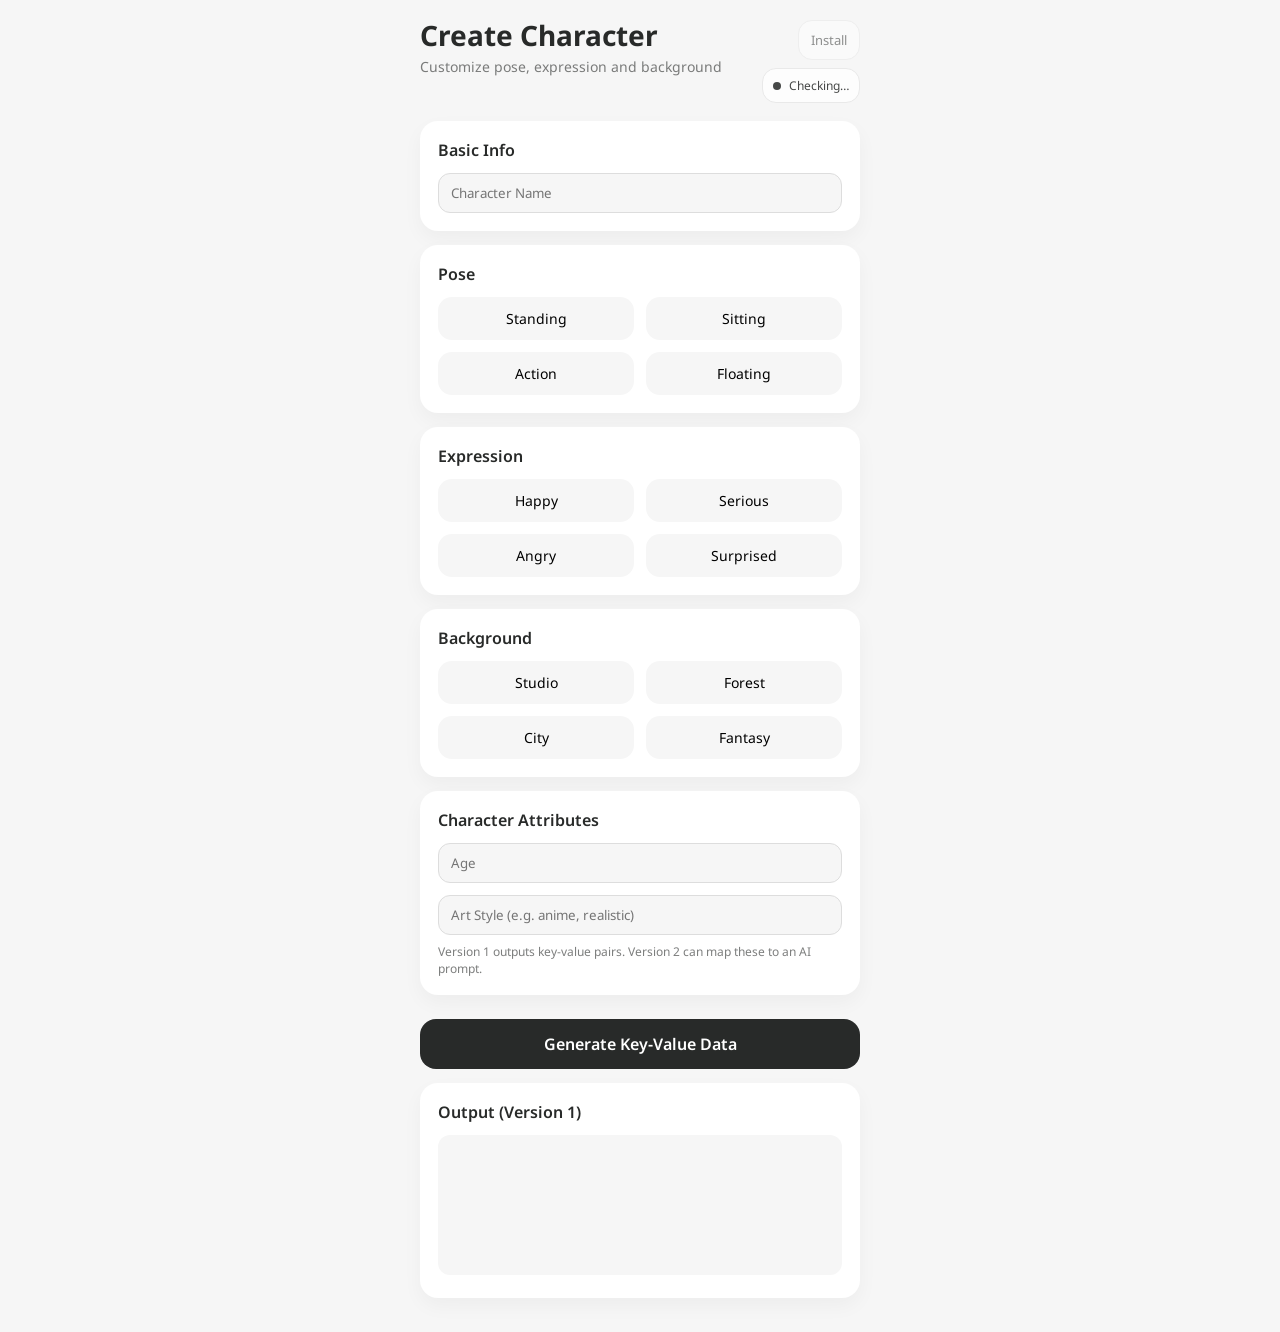
==== index.html @ fb57e511 "Rename Candy_Factory-PWA-v0.0.2.html to index.html" ====
<!DOCTYPE html>
<html lang="en">
<head>
<meta charset="UTF-8" />
<meta name="viewport" content="width=device-width, initial-scale=1.0" />
<meta name="theme-color" content="#f6f6f6" />
<meta name="apple-mobile-web-app-capable" content="yes" />
<meta name="apple-mobile-web-app-status-bar-style" content="default" />
<meta name="apple-mobile-web-app-title" content="Character Creator" />
<title>Character Creator</title>

<link href="https://fonts.googleapis.com/css2?family=Noto+Sans:wght@400;600;700&display=swap" rel="stylesheet">

<style>
:root{
  --dark:#282a29;
  --light-gray:#f6f6f6;
  --white:#ffffff;
  --radius:18px;
}
*{box-sizing:border-box;margin:0;padding:0;font-family:"Noto Sans",sans-serif;}
body{background:var(--light-gray);color:var(--dark);padding:20px;max-width:480px;margin:auto;}
header{margin-bottom:18px;display:flex;align-items:flex-start;justify-content:space-between;gap:12px;}
.hgroup{min-width:0;}
h1{font-size:28px;font-weight:700;line-height:1.1;}
.subtitle{font-size:14px;opacity:.6;margin-top:6px;}
.card{
  background:var(--white);
  border-radius:var(--radius);
  padding:18px;
  margin-bottom:14px;
  box-shadow:0 8px 20px rgba(0,0,0,.04);
}
.section-title{font-size:16px;font-weight:600;margin-bottom:12px;}
.grid{display:grid;grid-template-columns:1fr 1fr;gap:12px;}
button.option{
  background:var(--light-gray);
  border:0;
  padding:12px;
  border-radius:14px;
  cursor:pointer;
  font-size:14px;
  transition:.15s;
}
button.option:active{transform:scale(.99);}
button.option.active{background:var(--dark);color:var(--white);}
input,select{
  width:100%;
  padding:10px 12px;
  border-radius:12px;
  border:1px solid #ddd;
  background:var(--light-gray);
  outline:none;
}
input:focus,select:focus{border-color:#cfcfcf;}
textarea{
  width:100%;
  height:140px;
  border-radius:12px;
  border:0;
  background:var(--light-gray);
  padding:12px;
  font-size:13px;
  resize:none;
}
.primary-btn{
  background:var(--dark);
  color:var(--white);
  border:0;
  padding:14px;
  width:100%;
  border-radius:16px;
  font-size:16px;
  font-weight:600;
  cursor:pointer;
  margin:10px 0 14px;
}
.primary-btn:active{transform:scale(.99);}
.top-actions{display:flex;flex-direction:column;gap:8px;align-items:flex-end;}
.small-btn{
  background:var(--white);
  border:1px solid #e7e7e7;
  color:var(--dark);
  border-radius:14px;
  padding:10px 12px;
  font-size:13px;
  cursor:pointer;
  box-shadow:0 6px 16px rgba(0,0,0,.03);
}
.small-btn[disabled]{opacity:.5;cursor:not-allowed;box-shadow:none;}
.badge{
  display:inline-flex;
  align-items:center;
  gap:8px;
  padding:8px 10px;
  border-radius:14px;
  background:var(--white);
  border:1px solid #e7e7e7;
  font-size:12px;
  opacity:.85;
}
.dot{width:8px;height:8px;border-radius:50%;background:var(--dark);}
.row{display:flex;gap:12px;align-items:center;}
.muted{opacity:.6;font-size:12px;margin-top:8px;}
</style>
</head>

<body>
<header>
  <div class="hgroup">
    <h1>Create Character</h1>
    <div class="subtitle">Customize pose, expression and background</div>
  </div>
  <div class="top-actions">
    <button id="installBtn" class="small-btn" disabled>Install</button>
    <div id="pwaStatus" class="badge" title="PWA status">
      <span class="dot"></span><span id="pwaText">Checking…</span>
    </div>
  </div>
</header>

<div class="card">
  <div class="section-title">Basic Info</div>
  <input id="name" placeholder="Character Name" autocomplete="off" />
</div>

<div class="card">
  <div class="section-title">Pose</div>
  <div class="grid" data-group="pose">
    <button class="option" data-value="Standing">Standing</button>
    <button class="option" data-value="Sitting">Sitting</button>
    <button class="option" data-value="Action">Action</button>
    <button class="option" data-value="Floating">Floating</button>
  </div>
</div>

<div class="card">
  <div class="section-title">Expression</div>
  <div class="grid" data-group="expression">
    <button class="option" data-value="Happy">Happy</button>
    <button class="option" data-value="Serious">Serious</button>
    <button class="option" data-value="Angry">Angry</button>
    <button class="option" data-value="Surprised">Surprised</button>
  </div>
</div>

<div class="card">
  <div class="section-title">Background</div>
  <div class="grid" data-group="background">
    <button class="option" data-value="Studio">Studio</button>
    <button class="option" data-value="Forest">Forest</button>
    <button class="option" data-value="City">City</button>
    <button class="option" data-value="Fantasy">Fantasy</button>
  </div>
</div>

<div class="card">
  <div class="section-title">Character Attributes</div>
  <div class="row">
    <input id="age" placeholder="Age" inputmode="numeric" />
  </div>
  <div style="height:12px"></div>
  <input id="style" placeholder="Art Style (e.g. anime, realistic)" autocomplete="off" />
  <div class="muted">Version 1 outputs key-value pairs. Version 2 can map these to an AI prompt.</div>
</div>

<button class="primary-btn" id="genBtn">Generate Key-Value Data</button>

<div class="card">
  <div class="section-title">Output (Version 1)</div>
  <textarea id="output" readonly></textarea>
</div>

<script>
/* -----------------------------
   App state + UI interactions
------------------------------ */
const characterData = {};
const outputEl = document.getElementById("output");

function setActive(groupEl, btnEl) {
  groupEl.querySelectorAll(".option").forEach(b => b.classList.remove("active"));
  btnEl.classList.add("active");
}

document.querySelectorAll(".grid[data-group]").forEach(groupEl => {
  groupEl.addEventListener("click", (e) => {
    const btn = e.target.closest("button.option");
    if (!btn) return;
    const key = groupEl.getAttribute("data-group");
    const value = btn.getAttribute("data-value");
    setActive(groupEl, btn);
    characterData[key] = value;
  });
});

document.getElementById("genBtn").addEventListener("click", () => {
  characterData.name = document.getElementById("name").value.trim();
  characterData.age = document.getElementById("age").value.trim();
  characterData.style = document.getElementById("style").value.trim();
  outputEl.value = JSON.stringify(characterData, null, 2);
});

/* -----------------------------
   Single-file PWA: Manifest
------------------------------ */
(function injectManifest(){
  // Minimal 192/512 icons using inline SVG data URLs (works as placeholders).
  // For production: replace with real PNGs.
  const iconSvg = (size) => `
  <svg xmlns="http://www.w3.org/2000/svg" width="${size}" height="${size}" viewBox="0 0 512 512">
    <rect width="512" height="512" rx="96" fill="#282a29"/>
    <circle cx="256" cy="210" r="92" fill="#f6f6f6"/>
    <rect x="116" y="324" width="280" height="92" rx="46" fill="#f6f6f6"/>
  </svg>`.trim();
  const svgToDataUrl = (svg) => "data:image/svg+xml;charset=utf-8," + encodeURIComponent(svg);

  const manifest = {
    name: "Character Creator",
    short_name: "Creator",
    description: "Customize a character and export key-value pairs.",
    start_url: "./",
    scope: "./",
    display: "standalone",
    background_color: "#f6f6f6",
    theme_color: "#f6f6f6",
    icons: [
      { src: svgToDataUrl(iconSvg(192)), sizes: "192x192", type: "image/svg+xml", purpose: "any" },
      { src: svgToDataUrl(iconSvg(512)), sizes: "512x512", type: "image/svg+xml", purpose: "any" }
    ]
  };

  const blob = new Blob([JSON.stringify(manifest)], { type: "application/manifest+json" });
  const manifestUrl = URL.createObjectURL(blob);

  const link = document.createElement("link");
  link.rel = "manifest";
  link.href = manifestUrl;
  document.head.appendChild(link);
})();

/* -----------------------------
   Single-file PWA: Service Worker
------------------------------ */
(async function registerServiceWorker(){
  const statusEl = document.getElementById("pwaText");

  if (!("serviceWorker" in navigator)) {
    statusEl.textContent = "Service Worker unavailable";
    return;
  }

  // Service worker code as a string (single-file).
  const swCode = `
    const CACHE_NAME = "cc-cache-v1";
    const OFFLINE_URL = self.location.origin + self.registration.scope; // scope root

    self.addEventListener("install", (event) => {
      self.skipWaiting();
      event.waitUntil((async () => {
        const cache = await caches.open(CACHE_NAME);
        // Cache the app shell (this HTML). Using {cache:'reload'} to avoid stale.
        try {
          await cache.add(new Request(OFFLINE_URL, { cache: "reload" }));
        } catch (_) {
          // If scope root is not fetchable, ignore; runtime caching still works.
        }
      })());
    });

    self.addEventListener("activate", (event) => {
      event.waitUntil((async () => {
        const keys = await caches.keys();
        await Promise.all(keys.map(k => (k === CACHE_NAME ? null : caches.delete(k))));
        await self.clients.claim();
      })());
    });

    self.addEventListener("fetch", (event) => {
      const req = event.request;

      // Only handle GET
      if (req.method !== "GET") return;

      const url = new URL(req.url);

      // Network-first for HTML navigations to keep app updated, fallback to cache.
      const isNav = req.mode === "navigate" || (req.headers.get("accept") || "").includes("text/html");
      if (isNav) {
        event.respondWith((async () => {
          try {
            const fresh = await fetch(req);
            const cache = await caches.open(CACHE_NAME);
            cache.put(req, fresh.clone());
            return fresh;
          } catch (e) {
            const cache = await caches.open(CACHE_NAME);
            return (await cache.match(req)) || (await cache.match(OFFLINE_URL)) || new Response("Offline", { status: 503 });
          }
        })());
        return;
      }

      // Cache-first for same-origin static assets (best-effort).
      if (url.origin === self.location.origin) {
        event.respondWith((async () => {
          const cache = await caches.open(CACHE_NAME);
          const cached = await cache.match(req);
          if (cached) return cached;
          try {
            const res = await fetch(req);
            // Cache only successful basic responses.
            if (res && res.status === 200 && res.type === "basic") cache.put(req, res.clone());
            return res;
          } catch (e) {
            return cached || new Response("", { status: 504 });
          }
        })());
      }
    });
  `.trim();

  try {
    const swBlob = new Blob([swCode], { type: "text/javascript" });
    const swUrl = URL.createObjectURL(swBlob);

    const reg = await navigator.serviceWorker.register(swUrl, { scope: "./" });

    // Report readiness
    const ready = await navigator.serviceWorker.ready;
    statusEl.textContent = "Offline ready";
    // Optional: update handling
    reg.addEventListener("updatefound", () => {
      statusEl.textContent = "Updating…";
    });
    if (ready.active) statusEl.textContent = "Offline ready";
  } catch (err) {
    statusEl.textContent = "SW registration failed";
  }
})();

/* -----------------------------
   Install prompt UX
------------------------------ */
let deferredPrompt = null;
const installBtn = document.getElementById("installBtn");

window.addEventListener("beforeinstallprompt", (e) => {
  e.preventDefault();
  deferredPrompt = e;
  installBtn.disabled = false;
});

installBtn.addEventListener("click", async () => {
  if (!deferredPrompt) return;
  installBtn.disabled = true;
  deferredPrompt.prompt();
  try { await deferredPrompt.userChoice; } catch (_) {}
  deferredPrompt = null;
});

// Hide install if already installed (display-mode standalone).
(function detectInstalled(){
  const statusEl = document.getElementById("pwaText");
  const isStandalone = window.matchMedia("(display-mode: standalone)").matches || window.navigator.standalone === true;
  if (isStandalone) {
    installBtn.disabled = true;
    installBtn.style.display = "none";
    statusEl.textContent = "Installed";
  }
})();
</script>

</body>
</html>
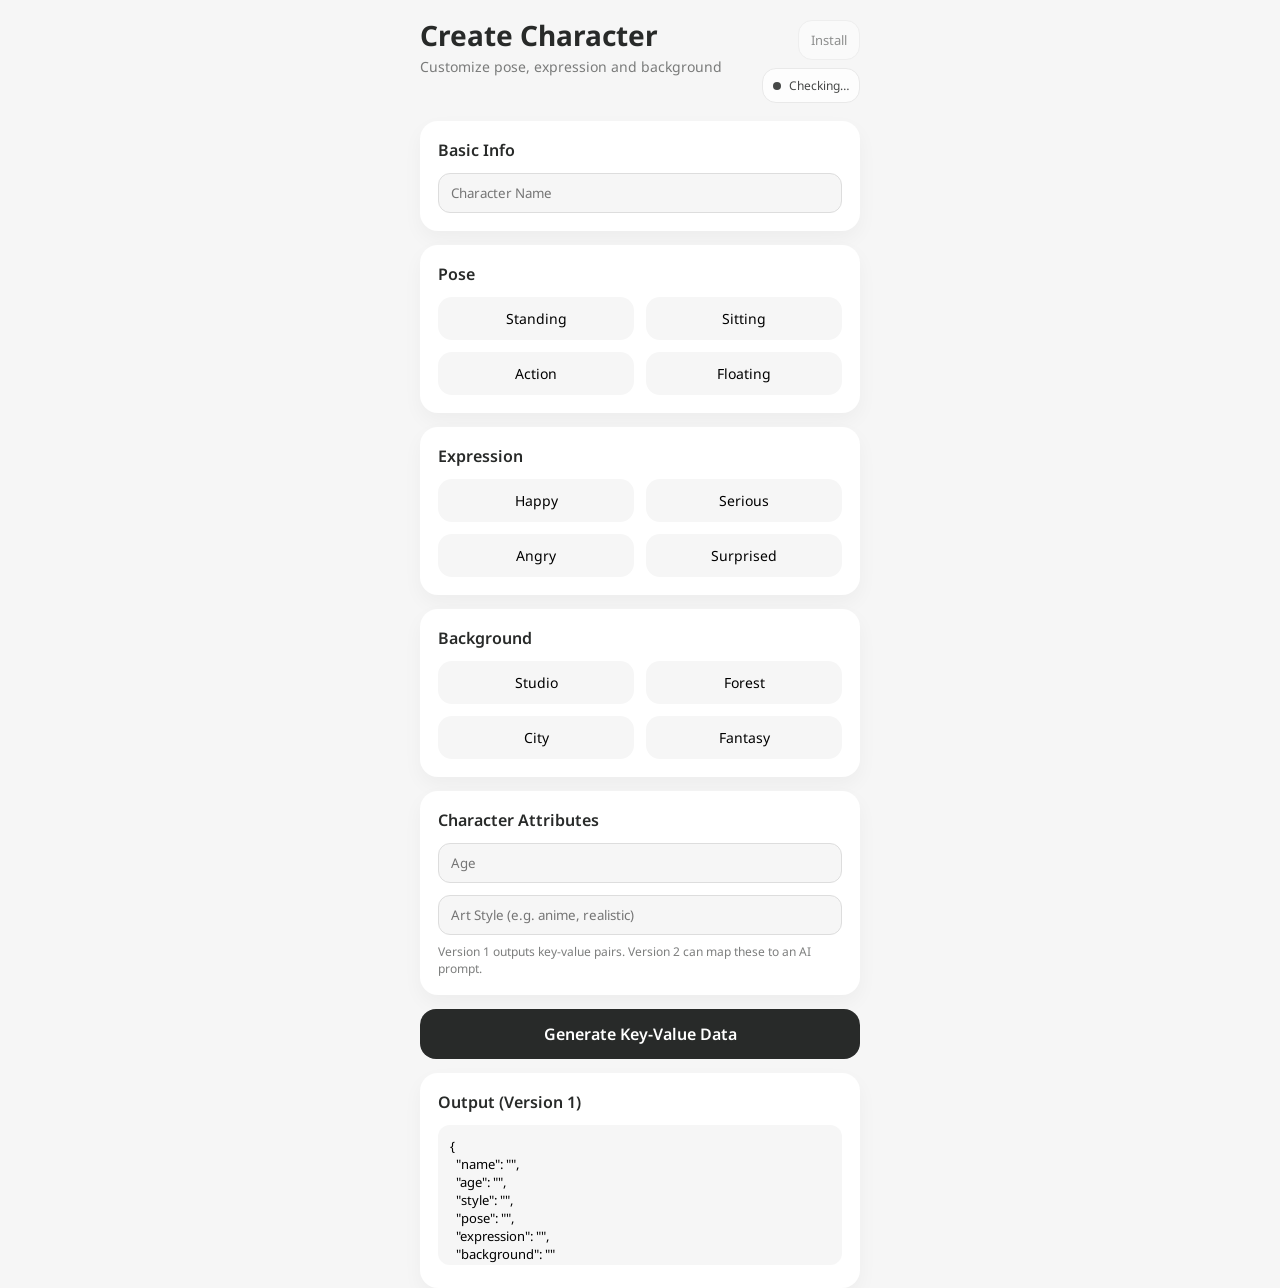
==== commit ef609b58: "v0.0.4 - Modular “vanilla” PWA (no framework)" ====
--- a/index.html
+++ b/index.html
@@ -1,375 +1,44 @@
-<!DOCTYPE html>
+<!doctype html>
 <html lang="en">
 <head>
-<meta charset="UTF-8" />
-<meta name="viewport" content="width=device-width, initial-scale=1.0" />
-<meta name="theme-color" content="#f6f6f6" />
-<meta name="apple-mobile-web-app-capable" content="yes" />
-<meta name="apple-mobile-web-app-status-bar-style" content="default" />
-<meta name="apple-mobile-web-app-title" content="Character Creator" />
-<title>Character Creator</title>
+  <meta charset="utf-8" />
+  <meta name="viewport" content="width=device-width,initial-scale=1" />
+  <meta name="theme-color" content="#f6f6f6" />
+  <meta name="apple-mobile-web-app-capable" content="yes" />
+  <meta name="apple-mobile-web-app-status-bar-style" content="default" />
+  <meta name="apple-mobile-web-app-title" content="Character Creator" />
 
-<link href="https://fonts.googleapis.com/css2?family=Noto+Sans:wght@400;600;700&display=swap" rel="stylesheet">
+  <title>Character Creator</title>
 
-<style>
-:root{
-  --dark:#282a29;
-  --light-gray:#f6f6f6;
-  --white:#ffffff;
-  --radius:18px;
-}
-*{box-sizing:border-box;margin:0;padding:0;font-family:"Noto Sans",sans-serif;}
-body{background:var(--light-gray);color:var(--dark);padding:20px;max-width:480px;margin:auto;}
-header{margin-bottom:18px;display:flex;align-items:flex-start;justify-content:space-between;gap:12px;}
-.hgroup{min-width:0;}
-h1{font-size:28px;font-weight:700;line-height:1.1;}
-.subtitle{font-size:14px;opacity:.6;margin-top:6px;}
-.card{
-  background:var(--white);
-  border-radius:var(--radius);
-  padding:18px;
-  margin-bottom:14px;
-  box-shadow:0 8px 20px rgba(0,0,0,.04);
-}
-.section-title{font-size:16px;font-weight:600;margin-bottom:12px;}
-.grid{display:grid;grid-template-columns:1fr 1fr;gap:12px;}
-button.option{
-  background:var(--light-gray);
-  border:0;
-  padding:12px;
-  border-radius:14px;
-  cursor:pointer;
-  font-size:14px;
-  transition:.15s;
-}
-button.option:active{transform:scale(.99);}
-button.option.active{background:var(--dark);color:var(--white);}
-input,select{
-  width:100%;
-  padding:10px 12px;
-  border-radius:12px;
-  border:1px solid #ddd;
-  background:var(--light-gray);
-  outline:none;
-}
-input:focus,select:focus{border-color:#cfcfcf;}
-textarea{
-  width:100%;
-  height:140px;
-  border-radius:12px;
-  border:0;
-  background:var(--light-gray);
-  padding:12px;
-  font-size:13px;
-  resize:none;
-}
-.primary-btn{
-  background:var(--dark);
-  color:var(--white);
-  border:0;
-  padding:14px;
-  width:100%;
-  border-radius:16px;
-  font-size:16px;
-  font-weight:600;
-  cursor:pointer;
-  margin:10px 0 14px;
-}
-.primary-btn:active{transform:scale(.99);}
-.top-actions{display:flex;flex-direction:column;gap:8px;align-items:flex-end;}
-.small-btn{
-  background:var(--white);
-  border:1px solid #e7e7e7;
-  color:var(--dark);
-  border-radius:14px;
-  padding:10px 12px;
-  font-size:13px;
-  cursor:pointer;
-  box-shadow:0 6px 16px rgba(0,0,0,.03);
-}
-.small-btn[disabled]{opacity:.5;cursor:not-allowed;box-shadow:none;}
-.badge{
-  display:inline-flex;
-  align-items:center;
-  gap:8px;
-  padding:8px 10px;
-  border-radius:14px;
-  background:var(--white);
-  border:1px solid #e7e7e7;
-  font-size:12px;
-  opacity:.85;
-}
-.dot{width:8px;height:8px;border-radius:50%;background:var(--dark);}
-.row{display:flex;gap:12px;align-items:center;}
-.muted{opacity:.6;font-size:12px;margin-top:8px;}
-</style>
+  <link rel="manifest" href="./manifest.webmanifest" />
+  <link rel="icon" href="./icons/icon-192.png" />
+
+  <link rel="preconnect" href="https://fonts.googleapis.com" />
+  <link rel="preconnect" href="https://fonts.gstatic.com" crossorigin />
+  <link href="https://fonts.googleapis.com/css2?family=Noto+Sans:wght@400;600;700&display=swap" rel="stylesheet" />
+
+  <link rel="stylesheet" href="./styles/tokens.css" />
+  <link rel="stylesheet" href="./styles/utilities.css" />
+  <link rel="stylesheet" href="./styles/components.css" />
 </head>
 
 <body>
-<header>
-  <div class="hgroup">
-    <h1>Create Character</h1>
-    <div class="subtitle">Customize pose, expression and background</div>
-  </div>
-  <div class="top-actions">
-    <button id="installBtn" class="small-btn" disabled>Install</button>
-    <div id="pwaStatus" class="badge" title="PWA status">
-      <span class="dot"></span><span id="pwaText">Checking…</span>
+  <header class="c-header">
+    <div>
+      <div class="c-title">Create Character</div>
+      <div class="c-subtitle">Customize pose, expression and background</div>
     </div>
-  </div>
-</header>
 
-<div class="card">
-  <div class="section-title">Basic Info</div>
-  <input id="name" placeholder="Character Name" autocomplete="off" />
-</div>
+    <div class="c-actions">
+      <button id="installBtn" class="c-btn c-btnGhost" disabled>Install</button>
+      <div class="c-badge" title="PWA status">
+        <span class="c-dot"></span><span id="pwaText">Checking…</span>
+      </div>
+    </div>
+  </header>
 
-<div class="card">
-  <div class="section-title">Pose</div>
-  <div class="grid" data-group="pose">
-    <button class="option" data-value="Standing">Standing</button>
-    <button class="option" data-value="Sitting">Sitting</button>
-    <button class="option" data-value="Action">Action</button>
-    <button class="option" data-value="Floating">Floating</button>
-  </div>
-</div>
+  <main id="app" class="u-col u-gap-14"></main>
 
-<div class="card">
-  <div class="section-title">Expression</div>
-  <div class="grid" data-group="expression">
-    <button class="option" data-value="Happy">Happy</button>
-    <button class="option" data-value="Serious">Serious</button>
-    <button class="option" data-value="Angry">Angry</button>
-    <button class="option" data-value="Surprised">Surprised</button>
-  </div>
-</div>
-
-<div class="card">
-  <div class="section-title">Background</div>
-  <div class="grid" data-group="background">
-    <button class="option" data-value="Studio">Studio</button>
-    <button class="option" data-value="Forest">Forest</button>
-    <button class="option" data-value="City">City</button>
-    <button class="option" data-value="Fantasy">Fantasy</button>
-  </div>
-</div>
-
-<div class="card">
-  <div class="section-title">Character Attributes</div>
-  <div class="row">
-    <input id="age" placeholder="Age" inputmode="numeric" />
-  </div>
-  <div style="height:12px"></div>
-  <input id="style" placeholder="Art Style (e.g. anime, realistic)" autocomplete="off" />
-  <div class="muted">Version 1 outputs key-value pairs. Version 2 can map these to an AI prompt.</div>
-</div>
-
-<button class="primary-btn" id="genBtn">Generate Key-Value Data</button>
-
-<div class="card">
-  <div class="section-title">Output (Version 1)</div>
-  <textarea id="output" readonly></textarea>
-</div>
-
-<script>
-/* -----------------------------
-   App state + UI interactions
------------------------------- */
-const characterData = {};
-const outputEl = document.getElementById("output");
-
-function setActive(groupEl, btnEl) {
-  groupEl.querySelectorAll(".option").forEach(b => b.classList.remove("active"));
-  btnEl.classList.add("active");
-}
-
-document.querySelectorAll(".grid[data-group]").forEach(groupEl => {
-  groupEl.addEventListener("click", (e) => {
-    const btn = e.target.closest("button.option");
-    if (!btn) return;
-    const key = groupEl.getAttribute("data-group");
-    const value = btn.getAttribute("data-value");
-    setActive(groupEl, btn);
-    characterData[key] = value;
-  });
-});
-
-document.getElementById("genBtn").addEventListener("click", () => {
-  characterData.name = document.getElementById("name").value.trim();
-  characterData.age = document.getElementById("age").value.trim();
-  characterData.style = document.getElementById("style").value.trim();
-  outputEl.value = JSON.stringify(characterData, null, 2);
-});
-
-/* -----------------------------
-   Single-file PWA: Manifest
------------------------------- */
-(function injectManifest(){
-  // Minimal 192/512 icons using inline SVG data URLs (works as placeholders).
-  // For production: replace with real PNGs.
-  const iconSvg = (size) => `
-  <svg xmlns="http://www.w3.org/2000/svg" width="${size}" height="${size}" viewBox="0 0 512 512">
-    <rect width="512" height="512" rx="96" fill="#282a29"/>
-    <circle cx="256" cy="210" r="92" fill="#f6f6f6"/>
-    <rect x="116" y="324" width="280" height="92" rx="46" fill="#f6f6f6"/>
-  </svg>`.trim();
-  const svgToDataUrl = (svg) => "data:image/svg+xml;charset=utf-8," + encodeURIComponent(svg);
-
-  const manifest = {
-    name: "Character Creator",
-    short_name: "Creator",
-    description: "Customize a character and export key-value pairs.",
-    start_url: "./",
-    scope: "./",
-    display: "standalone",
-    background_color: "#f6f6f6",
-    theme_color: "#f6f6f6",
-    icons: [
-      { src: svgToDataUrl(iconSvg(192)), sizes: "192x192", type: "image/svg+xml", purpose: "any" },
-      { src: svgToDataUrl(iconSvg(512)), sizes: "512x512", type: "image/svg+xml", purpose: "any" }
-    ]
-  };
-
-  const blob = new Blob([JSON.stringify(manifest)], { type: "application/manifest+json" });
-  const manifestUrl = URL.createObjectURL(blob);
-
-  const link = document.createElement("link");
-  link.rel = "manifest";
-  link.href = manifestUrl;
-  document.head.appendChild(link);
-})();
-
-/* -----------------------------
-   Single-file PWA: Service Worker
------------------------------- */
-(async function registerServiceWorker(){
-  const statusEl = document.getElementById("pwaText");
-
-  if (!("serviceWorker" in navigator)) {
-    statusEl.textContent = "Service Worker unavailable";
-    return;
-  }
-
-  // Service worker code as a string (single-file).
-  const swCode = `
-    const CACHE_NAME = "cc-cache-v1";
-    const OFFLINE_URL = self.location.origin + self.registration.scope; // scope root
-
-    self.addEventListener("install", (event) => {
-      self.skipWaiting();
-      event.waitUntil((async () => {
-        const cache = await caches.open(CACHE_NAME);
-        // Cache the app shell (this HTML). Using {cache:'reload'} to avoid stale.
-        try {
-          await cache.add(new Request(OFFLINE_URL, { cache: "reload" }));
-        } catch (_) {
-          // If scope root is not fetchable, ignore; runtime caching still works.
-        }
-      })());
-    });
-
-    self.addEventListener("activate", (event) => {
-      event.waitUntil((async () => {
-        const keys = await caches.keys();
-        await Promise.all(keys.map(k => (k === CACHE_NAME ? null : caches.delete(k))));
-        await self.clients.claim();
-      })());
-    });
-
-    self.addEventListener("fetch", (event) => {
-      const req = event.request;
-
-      // Only handle GET
-      if (req.method !== "GET") return;
-
-      const url = new URL(req.url);
-
-      // Network-first for HTML navigations to keep app updated, fallback to cache.
-      const isNav = req.mode === "navigate" || (req.headers.get("accept") || "").includes("text/html");
-      if (isNav) {
-        event.respondWith((async () => {
-          try {
-            const fresh = await fetch(req);
-            const cache = await caches.open(CACHE_NAME);
-            cache.put(req, fresh.clone());
-            return fresh;
-          } catch (e) {
-            const cache = await caches.open(CACHE_NAME);
-            return (await cache.match(req)) || (await cache.match(OFFLINE_URL)) || new Response("Offline", { status: 503 });
-          }
-        })());
-        return;
-      }
-
-      // Cache-first for same-origin static assets (best-effort).
-      if (url.origin === self.location.origin) {
-        event.respondWith((async () => {
-          const cache = await caches.open(CACHE_NAME);
-          const cached = await cache.match(req);
-          if (cached) return cached;
-          try {
-            const res = await fetch(req);
-            // Cache only successful basic responses.
-            if (res && res.status === 200 && res.type === "basic") cache.put(req, res.clone());
-            return res;
-          } catch (e) {
-            return cached || new Response("", { status: 504 });
-          }
-        })());
-      }
-    });
-  `.trim();
-
-  try {
-    const swBlob = new Blob([swCode], { type: "text/javascript" });
-    const swUrl = URL.createObjectURL(swBlob);
-
-    const reg = await navigator.serviceWorker.register(swUrl, { scope: "./" });
-
-    // Report readiness
-    const ready = await navigator.serviceWorker.ready;
-    statusEl.textContent = "Offline ready";
-    // Optional: update handling
-    reg.addEventListener("updatefound", () => {
-      statusEl.textContent = "Updating…";
-    });
-    if (ready.active) statusEl.textContent = "Offline ready";
-  } catch (err) {
-    statusEl.textContent = "SW registration failed";
-  }
-})();
-
-/* -----------------------------
-   Install prompt UX
------------------------------- */
-let deferredPrompt = null;
-const installBtn = document.getElementById("installBtn");
-
-window.addEventListener("beforeinstallprompt", (e) => {
-  e.preventDefault();
-  deferredPrompt = e;
-  installBtn.disabled = false;
-});
-
-installBtn.addEventListener("click", async () => {
-  if (!deferredPrompt) return;
-  installBtn.disabled = true;
-  deferredPrompt.prompt();
-  try { await deferredPrompt.userChoice; } catch (_) {}
-  deferredPrompt = null;
-});
-
-// Hide install if already installed (display-mode standalone).
-(function detectInstalled(){
-  const statusEl = document.getElementById("pwaText");
-  const isStandalone = window.matchMedia("(display-mode: standalone)").matches || window.navigator.standalone === true;
-  if (isStandalone) {
-    installBtn.disabled = true;
-    installBtn.style.display = "none";
-    statusEl.textContent = "Installed";
-  }
-})();
-</script>
-
+  <script type="module" src="./js/app.js"></script>
 </body>
-</html>
+</html>
--- a/styles/tokens.css
+++ b/styles/tokens.css
@@ -0,0 +1,45 @@
+:root{
+  /* Palette */
+  --c-ink:#282a29;
+  --c-bg:#f6f6f6;
+  --c-surface:#ffffff;
+
+  /* Typography */
+  --ff:"Noto Sans", system-ui, -apple-system, Segoe UI, Roboto, Arial, sans-serif;
+  --fw-regular:400;
+  --fw-semibold:600;
+  --fw-bold:700;
+
+  --fs-12:12px;
+  --fs-13:13px;
+  --fs-14:14px;
+  --fs-16:16px;
+  --fs-28:28px;
+
+  /* Spacing */
+  --s-6:6px;
+  --s-8:8px;
+  --s-10:10px;
+  --s-12:12px;
+  --s-14:14px;
+  --s-16:16px;
+  --s-18:18px;
+  --s-20:20px;
+
+  /* Radius */
+  --r-12:12px;
+  --r-14:14px;
+  --r-16:16px;
+  --r-18:18px;
+
+  /* Elevation */
+  --sh-card:0 8px 20px rgba(0,0,0,.04);
+  --sh-float:0 6px 16px rgba(0,0,0,.03);
+
+  /* Borders */
+  --b-subtle:1px solid #e7e7e7;
+  --b-input:1px solid #dddddd;
+
+  /* Motion */
+  --t-fast:150ms;
+}
--- a/styles/utilities.css
+++ b/styles/utilities.css
@@ -0,0 +1,21 @@
+*{box-sizing:border-box;margin:0;padding:0;}
+html,body{height:100%;}
+body{
+  font-family:var(--ff);
+  background:var(--c-bg);
+  color:var(--c-ink);
+  padding:var(--s-20);
+  max-width:480px;
+  margin:0 auto;
+}
+button,input,textarea{font-family:inherit;}
+:focus{outline:none;}
+
+.u-row{display:flex;align-items:center;gap:var(--s-12);}
+.u-col{display:flex;flex-direction:column;}
+.u-gap-14{gap:var(--s-14);}
+.u-mt-12{margin-top:var(--s-12);}
+.u-mt-14{margin-top:var(--s-14);}
+.u-mt-18{margin-top:var(--s-18);}
+
+.l-grid-2{display:grid;grid-template-columns:1fr 1fr;gap:var(--s-12);}
--- a/styles/components.css
+++ b/styles/components.css
@@ -0,0 +1,86 @@
+/* Header */
+.c-header{display:flex;align-items:flex-start;justify-content:space-between;gap:var(--s-12);margin-bottom:var(--s-18);}
+.c-title{font-size:var(--fs-28);font-weight:var(--fw-bold);line-height:1.1;}
+.c-subtitle{font-size:var(--fs-14);opacity:.6;margin-top:var(--s-6);}
+.c-actions{display:flex;flex-direction:column;align-items:flex-end;gap:var(--s-8);}
+
+/* Card + sections */
+.c-card{
+  background:var(--c-surface);
+  border-radius:var(--r-18);
+  padding:var(--s-18);
+  box-shadow:var(--sh-card);
+}
+.c-sectionTitle{font-size:var(--fs-16);font-weight:var(--fw-semibold);margin-bottom:var(--s-12);}
+.c-muted{opacity:.6;font-size:var(--fs-12);margin-top:var(--s-8);}
+
+/* Badge */
+.c-badge{
+  display:inline-flex;
+  align-items:center;
+  gap:var(--s-8);
+  padding:var(--s-8) var(--s-10);
+  border-radius:var(--r-14);
+  background:var(--c-surface);
+  border:var(--b-subtle);
+  font-size:var(--fs-12);
+  opacity:.85;
+}
+.c-dot{width:8px;height:8px;border-radius:50%;background:var(--c-ink);}
+
+/* Buttons */
+.c-btn{border:0;cursor:pointer;transition:transform var(--t-fast);}
+.c-btn:active{transform:scale(.99);}
+.c-btnPrimary{
+  width:100%;
+  background:var(--c-ink);
+  color:var(--c-surface);
+  padding:14px;
+  border-radius:var(--r-16);
+  font-size:var(--fs-16);
+  font-weight:var(--fw-semibold);
+}
+.c-btnGhost{
+  background:var(--c-surface);
+  border:var(--b-subtle);
+  color:var(--c-ink);
+  border-radius:var(--r-14);
+  padding:10px 12px;
+  font-size:var(--fs-13);
+  box-shadow:var(--sh-float);
+}
+.is-disabled,[disabled]{opacity:.5;cursor:not-allowed;box-shadow:none;}
+
+/* Inputs */
+.c-input{
+  width:100%;
+  padding:10px 12px;
+  border-radius:var(--r-12);
+  border:var(--b-input);
+  background:var(--c-bg);
+}
+.c-input:focus{border-color:#cfcfcf;}
+.c-textarea{
+  width:100%;
+  height:140px;
+  border-radius:var(--r-12);
+  border:0;
+  background:var(--c-bg);
+  padding:12px;
+  font-size:var(--fs-13);
+  resize:none;
+}
+
+/* Chips */
+.c-chip{
+  width:100%;
+  background:var(--c-bg);
+  border:0;
+  padding:12px;
+  border-radius:var(--r-14);
+  font-size:var(--fs-14);
+  cursor:pointer;
+  transition:transform var(--t-fast);
+}
+.c-chip:active{transform:scale(.99);}
+.c-chip.is-active{background:var(--c-ink);color:var(--c-surface);}
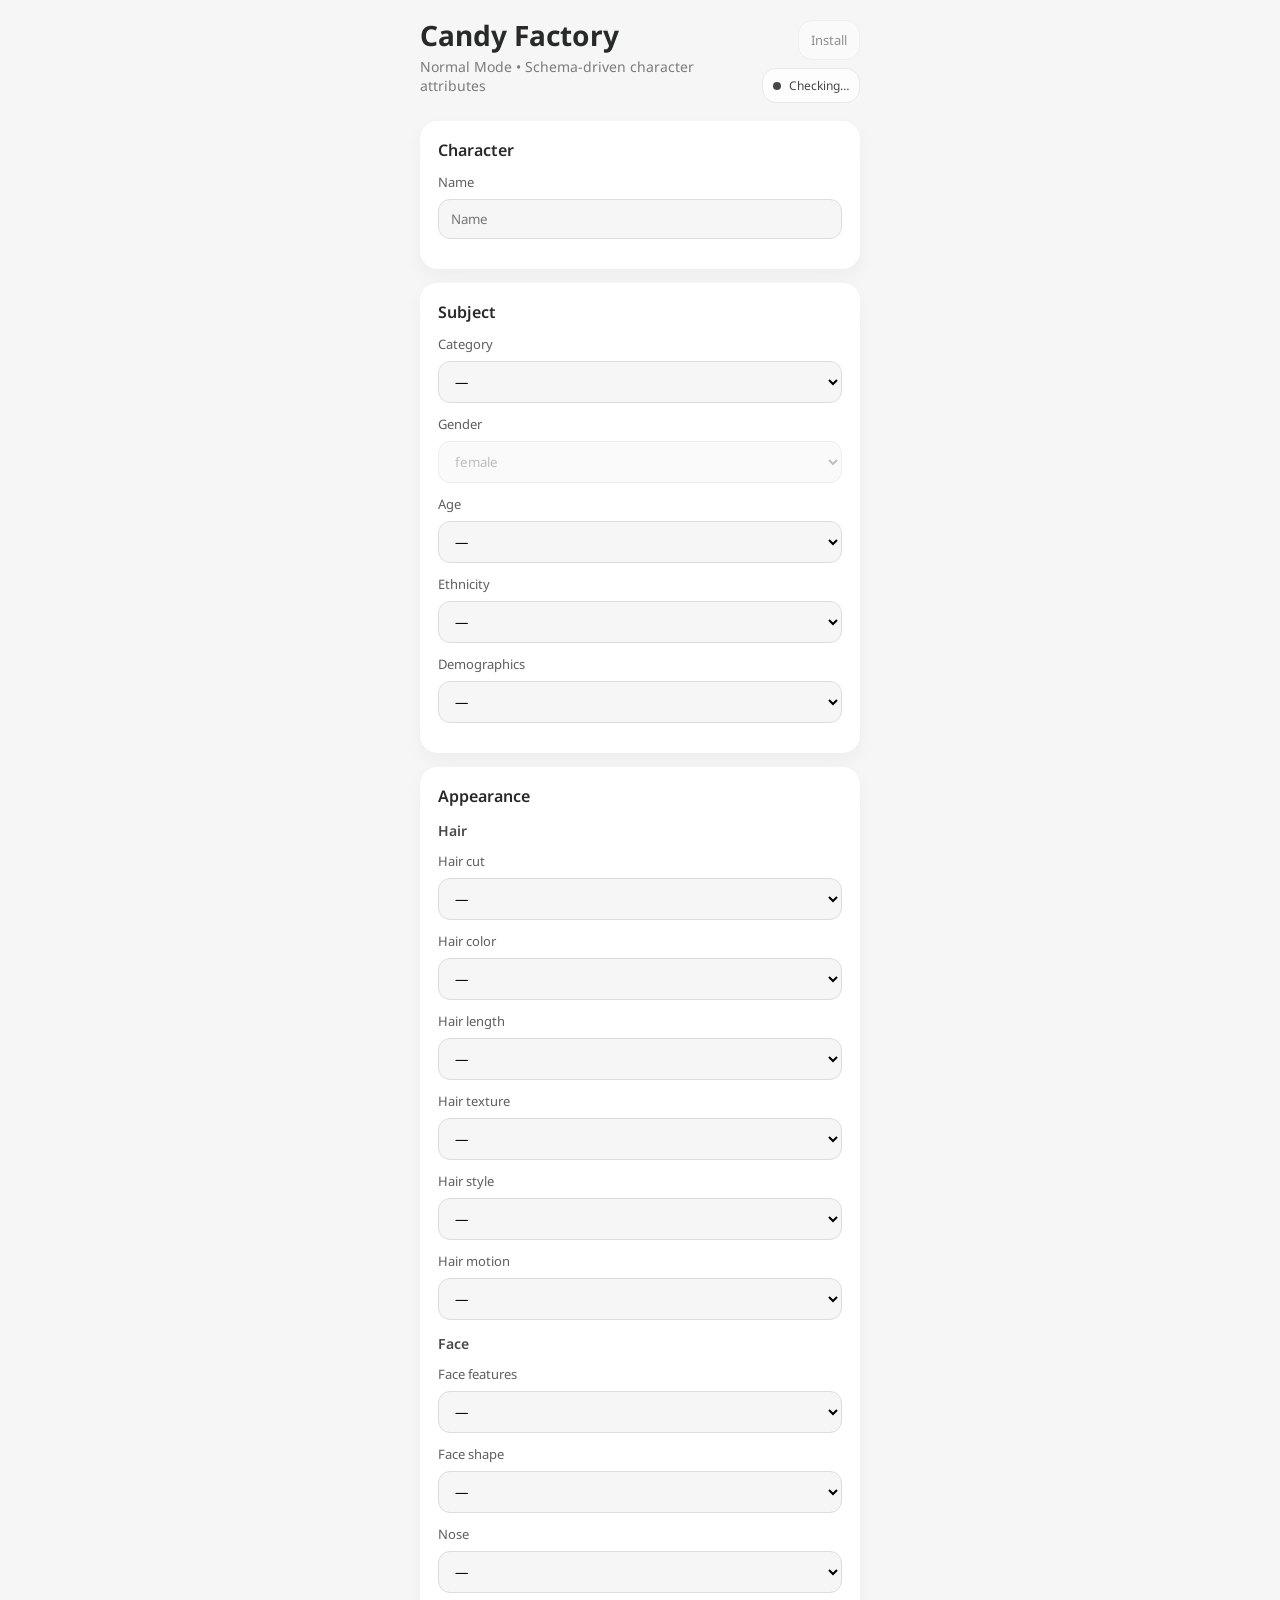
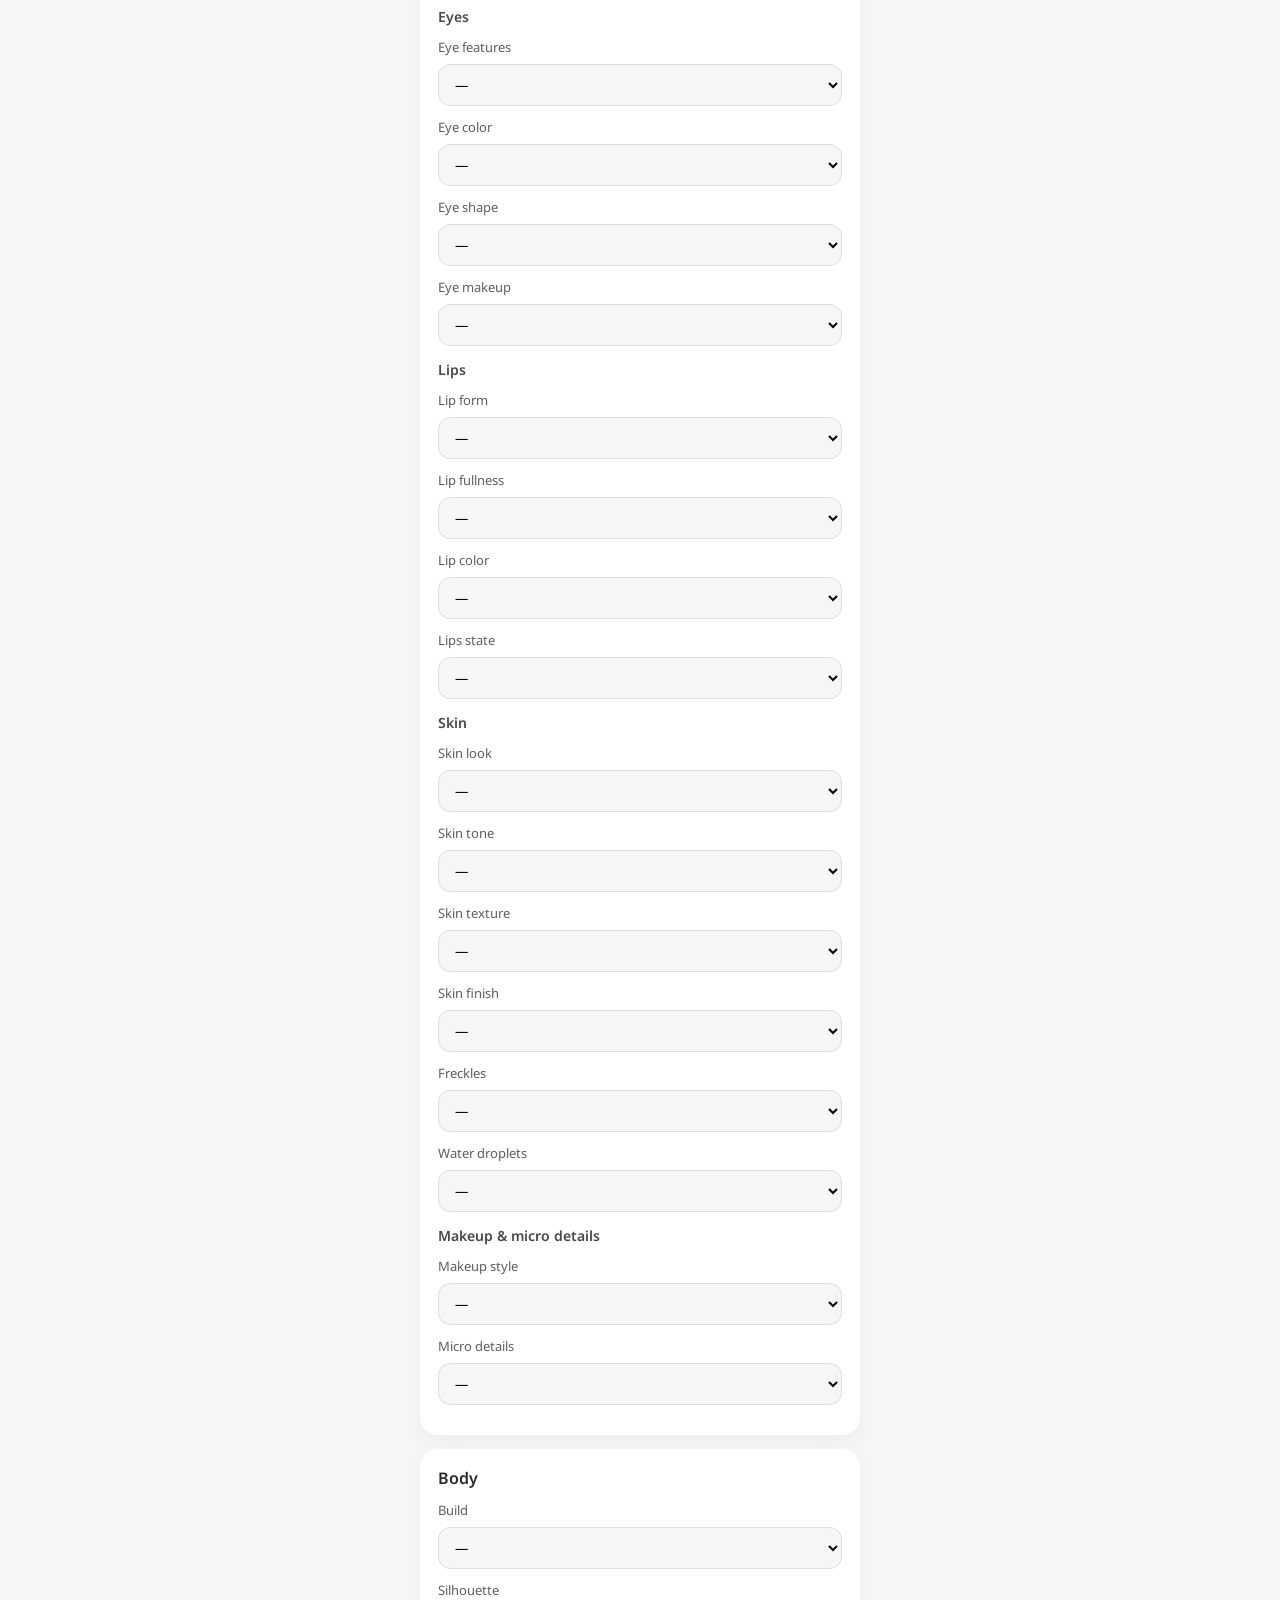
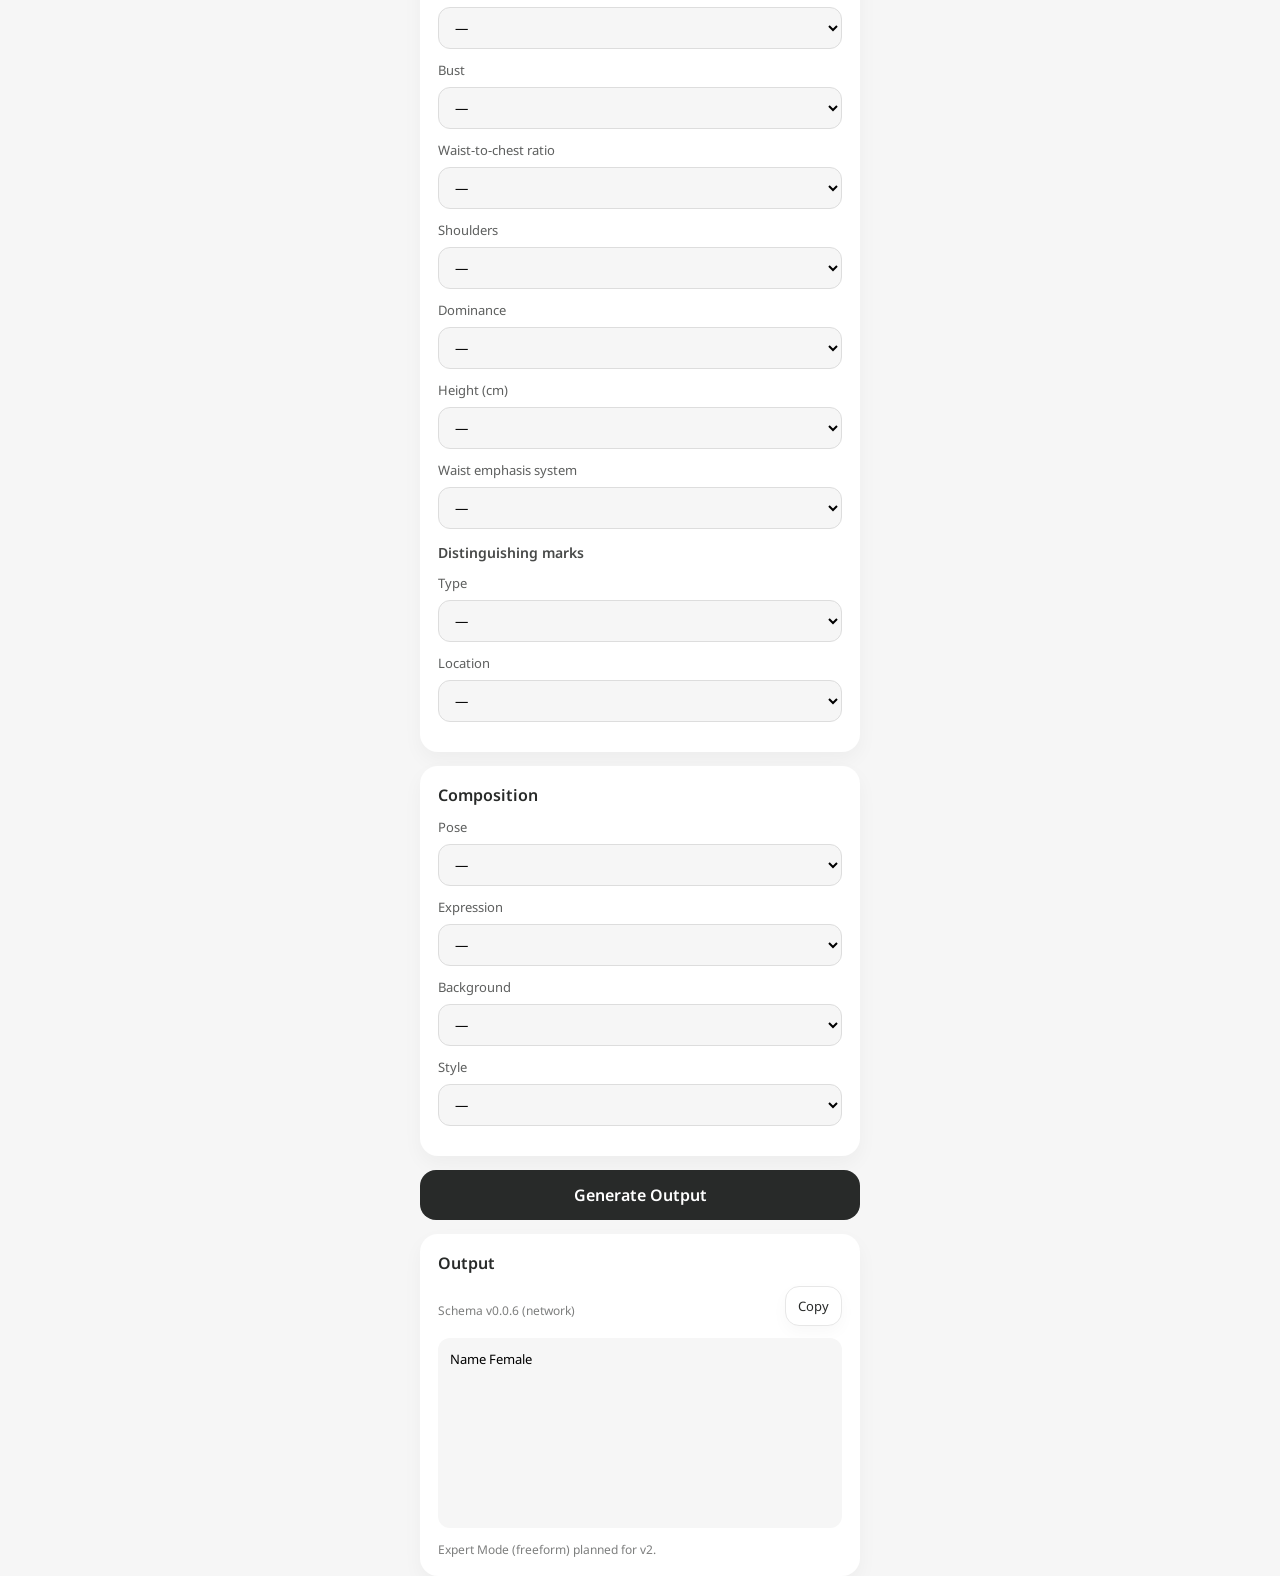
==== commit 99dc8932: "v0.0.6" ====
--- a/index.html
+++ b/index.html
@@ -6,9 +6,8 @@
   <meta name="theme-color" content="#f6f6f6" />
   <meta name="apple-mobile-web-app-capable" content="yes" />
   <meta name="apple-mobile-web-app-status-bar-style" content="default" />
-  <meta name="apple-mobile-web-app-title" content="Character Creator" />
-
-  <title>Character Creator</title>
+  <meta name="apple-mobile-web-app-title" content="Candy Factory" />
+  <title>Candy Factory</title>
 
   <link rel="manifest" href="./manifest.webmanifest" />
   <link rel="icon" href="./icons/icon-192.png" />
@@ -21,12 +20,11 @@
   <link rel="stylesheet" href="./styles/utilities.css" />
   <link rel="stylesheet" href="./styles/components.css" />
 </head>
-
 <body>
   <header class="c-header">
     <div>
-      <div class="c-title">Create Character</div>
-      <div class="c-subtitle">Customize pose, expression and background</div>
+      <div class="c-title">Candy Factory</div>
+      <div class="c-subtitle">Normal Mode • Schema-driven character attributes</div>
     </div>
 
     <div class="c-actions">
@@ -41,4 +39,4 @@
 
   <script type="module" src="./js/app.js"></script>
 </body>
-</html>+</html>
--- a/styles/tokens.css
+++ b/styles/tokens.css
@@ -1,10 +1,8 @@
 :root{
-  /* Palette */
   --c-ink:#282a29;
   --c-bg:#f6f6f6;
   --c-surface:#ffffff;
 
-  /* Typography */
   --ff:"Noto Sans", system-ui, -apple-system, Segoe UI, Roboto, Arial, sans-serif;
   --fw-regular:400;
   --fw-semibold:600;
@@ -16,7 +14,6 @@
   --fs-16:16px;
   --fs-28:28px;
 
-  /* Spacing */
   --s-6:6px;
   --s-8:8px;
   --s-10:10px;
@@ -26,20 +23,16 @@
   --s-18:18px;
   --s-20:20px;
 
-  /* Radius */
   --r-12:12px;
   --r-14:14px;
   --r-16:16px;
   --r-18:18px;
 
-  /* Elevation */
   --sh-card:0 8px 20px rgba(0,0,0,.04);
   --sh-float:0 6px 16px rgba(0,0,0,.03);
 
-  /* Borders */
   --b-subtle:1px solid #e7e7e7;
   --b-input:1px solid #dddddd;
 
-  /* Motion */
   --t-fast:150ms;
-}+}
--- a/styles/utilities.css
+++ b/styles/utilities.css
@@ -8,14 +8,10 @@
   max-width:480px;
   margin:0 auto;
 }
-button,input,textarea{font-family:inherit;}
+button,input,textarea,select{font-family:inherit;}
 :focus{outline:none;}
 
 .u-row{display:flex;align-items:center;gap:var(--s-12);}
 .u-col{display:flex;flex-direction:column;}
 .u-gap-14{gap:var(--s-14);}
-.u-mt-12{margin-top:var(--s-12);}
-.u-mt-14{margin-top:var(--s-14);}
-.u-mt-18{margin-top:var(--s-18);}
-
-.l-grid-2{display:grid;grid-template-columns:1fr 1fr;gap:var(--s-12);}+.l-grid-2{display:grid;grid-template-columns:1fr 1fr;gap:var(--s-12);}
--- a/styles/components.css
+++ b/styles/components.css
@@ -1,10 +1,8 @@
-/* Header */
 .c-header{display:flex;align-items:flex-start;justify-content:space-between;gap:var(--s-12);margin-bottom:var(--s-18);}
 .c-title{font-size:var(--fs-28);font-weight:var(--fw-bold);line-height:1.1;}
 .c-subtitle{font-size:var(--fs-14);opacity:.6;margin-top:var(--s-6);}
 .c-actions{display:flex;flex-direction:column;align-items:flex-end;gap:var(--s-8);}
 
-/* Card + sections */
 .c-card{
   background:var(--c-surface);
   border-radius:var(--r-18);
@@ -12,9 +10,9 @@
   box-shadow:var(--sh-card);
 }
 .c-sectionTitle{font-size:var(--fs-16);font-weight:var(--fw-semibold);margin-bottom:var(--s-12);}
+.c-subSectionTitle{font-size:14px;font-weight:var(--fw-semibold);opacity:.85;margin-top:14px;margin-bottom:var(--s-12);}
 .c-muted{opacity:.6;font-size:var(--fs-12);margin-top:var(--s-8);}
 
-/* Badge */
 .c-badge{
   display:inline-flex;
   align-items:center;
@@ -28,7 +26,6 @@
 }
 .c-dot{width:8px;height:8px;border-radius:50%;background:var(--c-ink);}
 
-/* Buttons */
 .c-btn{border:0;cursor:pointer;transition:transform var(--t-fast);}
 .c-btn:active{transform:scale(.99);}
 .c-btnPrimary{
@@ -51,36 +48,26 @@
 }
 .is-disabled,[disabled]{opacity:.5;cursor:not-allowed;box-shadow:none;}
 
-/* Inputs */
-.c-input{
+.c-input, .c-select{
   width:100%;
   padding:10px 12px;
   border-radius:var(--r-12);
   border:var(--b-input);
   background:var(--c-bg);
 }
-.c-input:focus{border-color:#cfcfcf;}
+.c-input:focus, .c-select:focus{border-color:#cfcfcf;}
+
 .c-textarea{
   width:100%;
-  height:140px;
+  height:190px;
   border-radius:var(--r-12);
   border:0;
   background:var(--c-bg);
   padding:12px;
   font-size:var(--fs-13);
   resize:none;
+  white-space:pre-wrap;
 }
 
-/* Chips */
-.c-chip{
-  width:100%;
-  background:var(--c-bg);
-  border:0;
-  padding:12px;
-  border-radius:var(--r-14);
-  font-size:var(--fs-14);
-  cursor:pointer;
-  transition:transform var(--t-fast);
-}
-.c-chip:active{transform:scale(.99);}
-.c-chip.is-active{background:var(--c-ink);color:var(--c-surface);}+.c-field{display:flex;flex-direction:column;gap:8px;margin-bottom:var(--s-12);}
+.c-label{font-size:var(--fs-13);opacity:.75;}
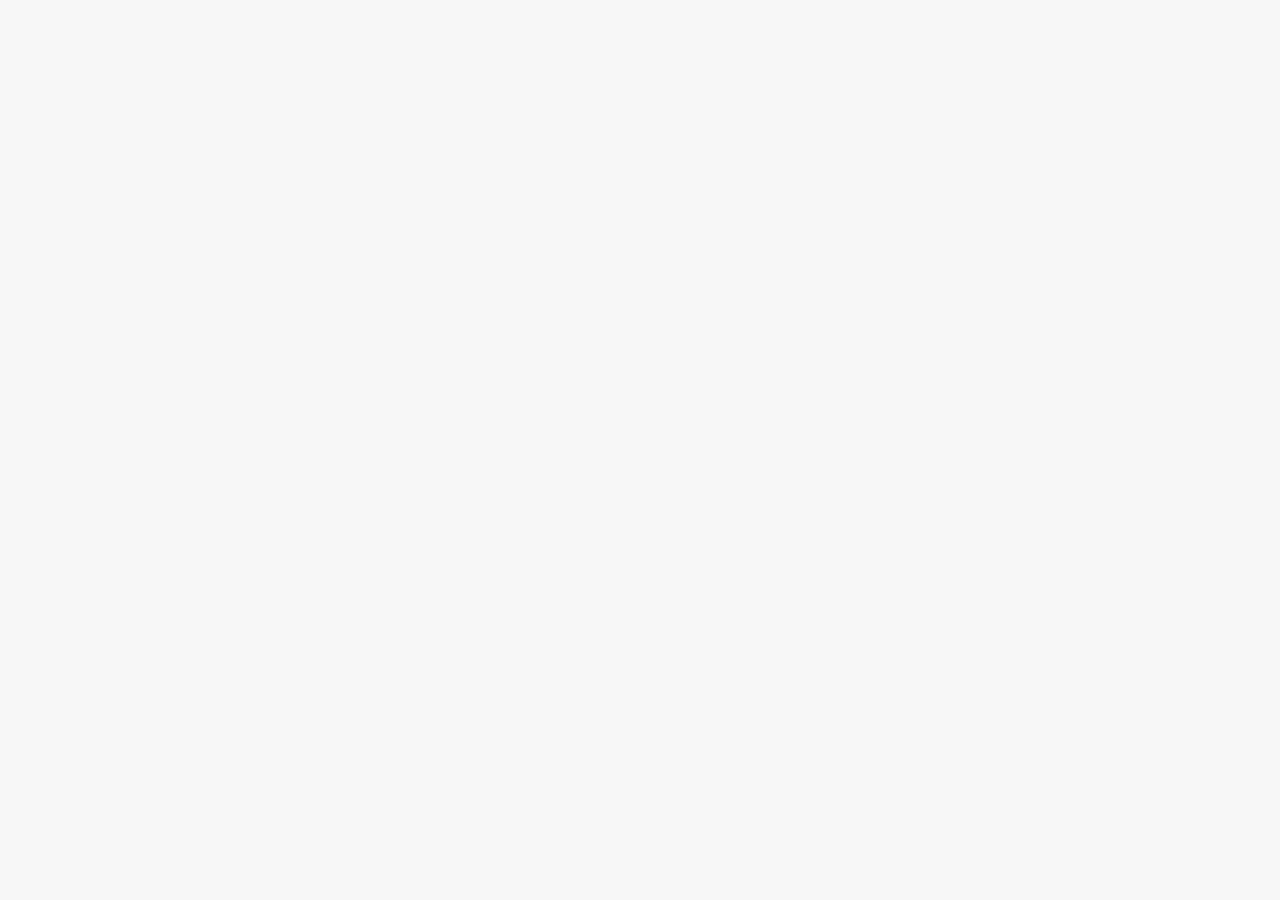
==== commit 33450663: "v0.2.0" ====
--- a/index.html
+++ b/index.html
@@ -21,22 +21,6 @@
   <link rel="stylesheet" href="./styles/components.css" />
 </head>
 <body>
-  <header class="c-header">
-    <div>
-      <div class="c-title">Candy Factory</div>
-      <div class="c-subtitle">Normal Mode • Schema-driven character attributes</div>
-    </div>
-
-    <div class="c-actions">
-      <button id="installBtn" class="c-btn c-btnGhost" disabled>Install</button>
-      <div class="c-badge" title="PWA status">
-        <span class="c-dot"></span><span id="pwaText">Checking…</span>
-      </div>
-    </div>
-  </header>
-
-  <main id="app" class="u-col u-gap-14"></main>
-
-  <script type="module" src="./js/app.js"></script>
+  <div id="app"></div>
 </body>
 </html>
--- a/styles/components.css
+++ b/styles/components.css
@@ -71,3 +71,110 @@
 
 .c-field{display:flex;flex-direction:column;gap:8px;margin-bottom:var(--s-12);}
 .c-label{font-size:var(--fs-13);opacity:.75;}
+
+/* validation */
+.is-invalid{
+  border-color:#b9b9b9 !important;
+  box-shadow:0 0 0 2px rgba(0,0,0,.06);
+}
+.c-actionsRow{
+  display:flex;
+  gap:10px;
+  flex-wrap:wrap;
+}
+.c-actionsRow .c-btnGhost{flex:1; min-width: 120px;}
+
+/* sections */
+.c-sectionHeader{
+  display:flex;
+  align-items:center;
+  justify-content:space-between;
+  gap:12px;
+  margin-bottom: 10px;
+}
+.c-sectionToggle{
+  display:flex;
+  align-items:center;
+  gap:10px;
+  width:100%;
+  background:transparent;
+  border:0;
+  padding:0;
+  font: inherit;
+  color: inherit;
+  text-align:left;
+  cursor:pointer;
+}
+.c-chevron{
+  width: 18px;
+  display:inline-block;
+}
+.c-sectionBody.is-collapsed{ display:none; }
+
+.c-btnTiny{
+  padding: 8px 10px;
+  font-size: 12px;
+  line-height: 1;
+  border-radius: 12px;
+  white-space: nowrap;
+}
+
+/* lock indicator */
+.is-locked .c-label::after{
+  content:"  • locked";
+  font-size:12px;
+  opacity:.65;
+}
+
+/* output mode */
+.c-outputMode{
+  display:flex;
+  gap:8px;
+  align-items:center;
+}
+.c-outputMode [aria-pressed="true"]{
+  box-shadow:0 0 0 2px rgba(0,0,0,.08);
+}
+.c-select[multiple]{
+  min-height: 120px;
+  padding-top: 10px;
+  padding-bottom: 10px;
+}
+
+
+/* workstation styles added in v0.2.0 */
+.c-shell{ min-height:100vh; display:flex; flex-direction:column; }
+.c-topbar{ position:sticky; top:0; z-index:20; display:flex; align-items:center; justify-content:space-between; gap:12px; padding:14px 16px; background:var(--c-surface); border-bottom:1px solid rgba(0,0,0,.06); }
+.c-brandTitle{ font-size:22px; font-weight:800; letter-spacing:-0.02em; }
+.c-brandSub{ font-size:13px; opacity:.7; }
+.c-topbarRight{ display:flex; align-items:center; gap:10px; flex-wrap:wrap; justify-content:flex-end; }
+.c-divider{ width:1px; height:26px; background:rgba(0,0,0,.10); margin:0 4px; }
+.c-main{ flex:1; padding:16px; }
+.c-footer{ display:flex; justify-content:space-between; gap:12px; padding:10px 16px; border-top:1px solid rgba(0,0,0,.06); background:var(--c-surface); }
+.c-workspaceDesktop{ display:grid; grid-template-columns:1fr 1fr; gap:14px; align-items:start; }
+.c-region{ display:flex; flex-direction:column; gap:14px; }
+.c-pane{ display:flex; flex-direction:column; gap:10px; }
+.c-paneHeader{ display:flex; justify-content:space-between; align-items:center; gap:12px; }
+.c-paneTitle{ font-weight:700; }
+.c-paneActions{ display:flex; gap:8px; flex-wrap:wrap; justify-content:flex-end; }
+.c-paneBody{ display:flex; flex-direction:column; gap:10px; }
+.c-editorRoot .c-card{ margin-bottom:14px; }
+@media (max-width:979px){ .c-topbarRight{ gap:8px; } .c-workspaceDesktop{ grid-template-columns:1fr; } .c-main{ padding:12px; } }
+.c-tabbar{ display:flex; gap:8px; overflow:auto; padding:10px 6px; position:sticky; top:72px; z-index:10; background:var(--c-bg); }
+.c-tab{ border:1px solid rgba(0,0,0,.10); background:rgba(0,0,0,.02); border-radius:14px; padding:8px 12px; white-space:nowrap; cursor:pointer; }
+.c-tab.is-active{ background:rgba(0,0,0,.08); }
+.c-fab{ position:fixed; right:16px; bottom:16px; width:56px; height:56px; border-radius:18px; border:1px solid rgba(0,0,0,.10); background:var(--c-surface); box-shadow:0 14px 34px rgba(0,0,0,.18); z-index:40; font-size:20px; cursor:pointer; }
+@media (min-width:980px){ .c-fab{ display:none; } }
+.c-floatPanel{ position:fixed; left:10px; right:10px; bottom:86px; max-height:75vh; overflow:auto; background:var(--c-surface); border:1px solid rgba(0,0,0,.12); border-radius:18px; box-shadow:0 22px 60px rgba(0,0,0,.25); z-index:35; display:none; }
+.c-floatPanel.is-open{ display:block; }
+.c-floatInner{ padding:12px; }
+:root[data-theme="light"]{ --c-bg:#f6f6f6; --c-surface:#ffffff; --c-text:#282a29; }
+:root[data-theme="dark"]{ --c-bg:#0f1112; --c-surface:#171a1b; --c-text:#f6f6f6; }
+:root[data-theme="native"]{ --c-bg:#ffffff; --c-surface:#f6f6f6; --c-text:#282a29; }
+body{ background:var(--c-bg)!important; color:var(--c-text)!important; }
+.c-card,.c-select,.c-input,.c-textarea,.c-btn{ color:var(--c-text); }
+:root[data-theme="dark"] .c-topbar,:root[data-theme="dark"] .c-footer{ border-color:rgba(255,255,255,.08); }
+:root[data-theme="dark"] .c-divider{ background:rgba(255,255,255,.14); }
+:root[data-theme="dark"] .c-tab{ border-color:rgba(255,255,255,.14); background:rgba(255,255,255,.04); }
+:root[data-theme="dark"] .c-tab.is-active{ background:rgba(255,255,255,.10); }
+:root[data-theme="dark"] .c-sectionHeader{ border-bottom-color:rgba(255,255,255,.06); }
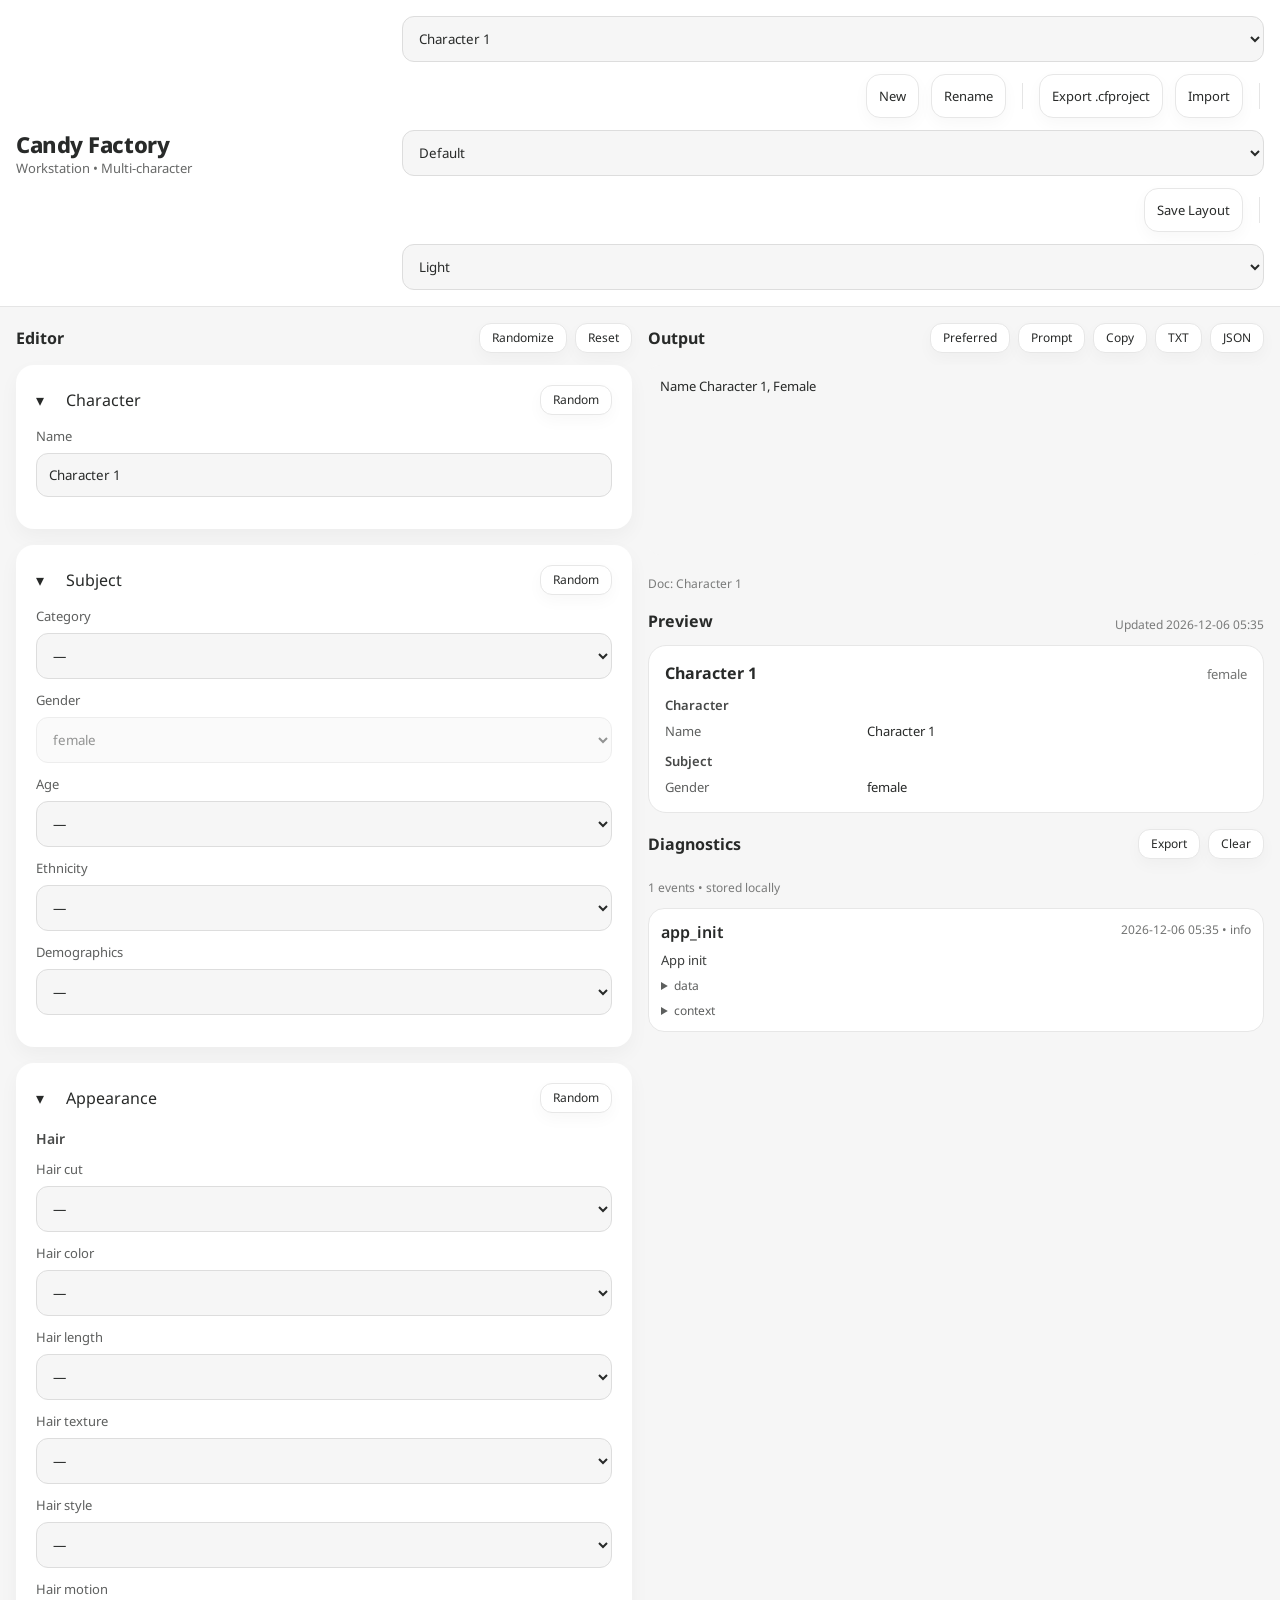
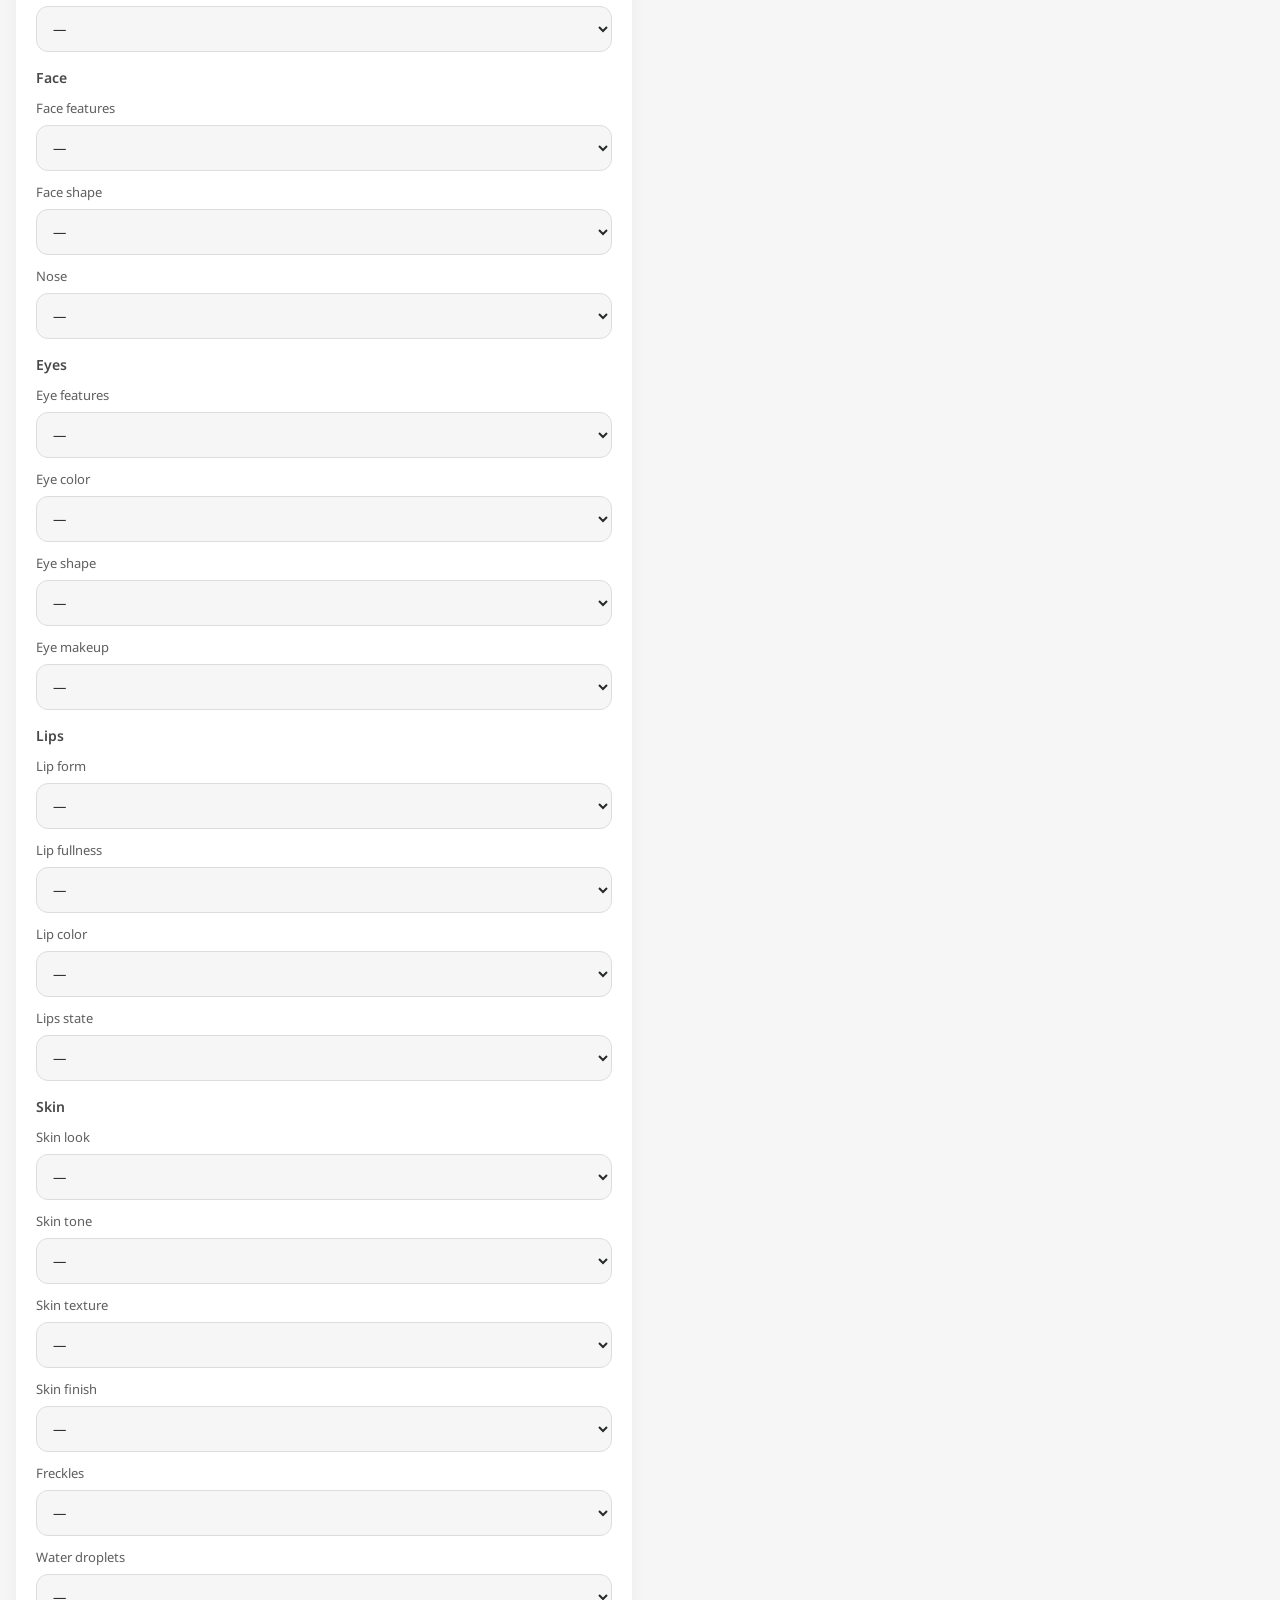
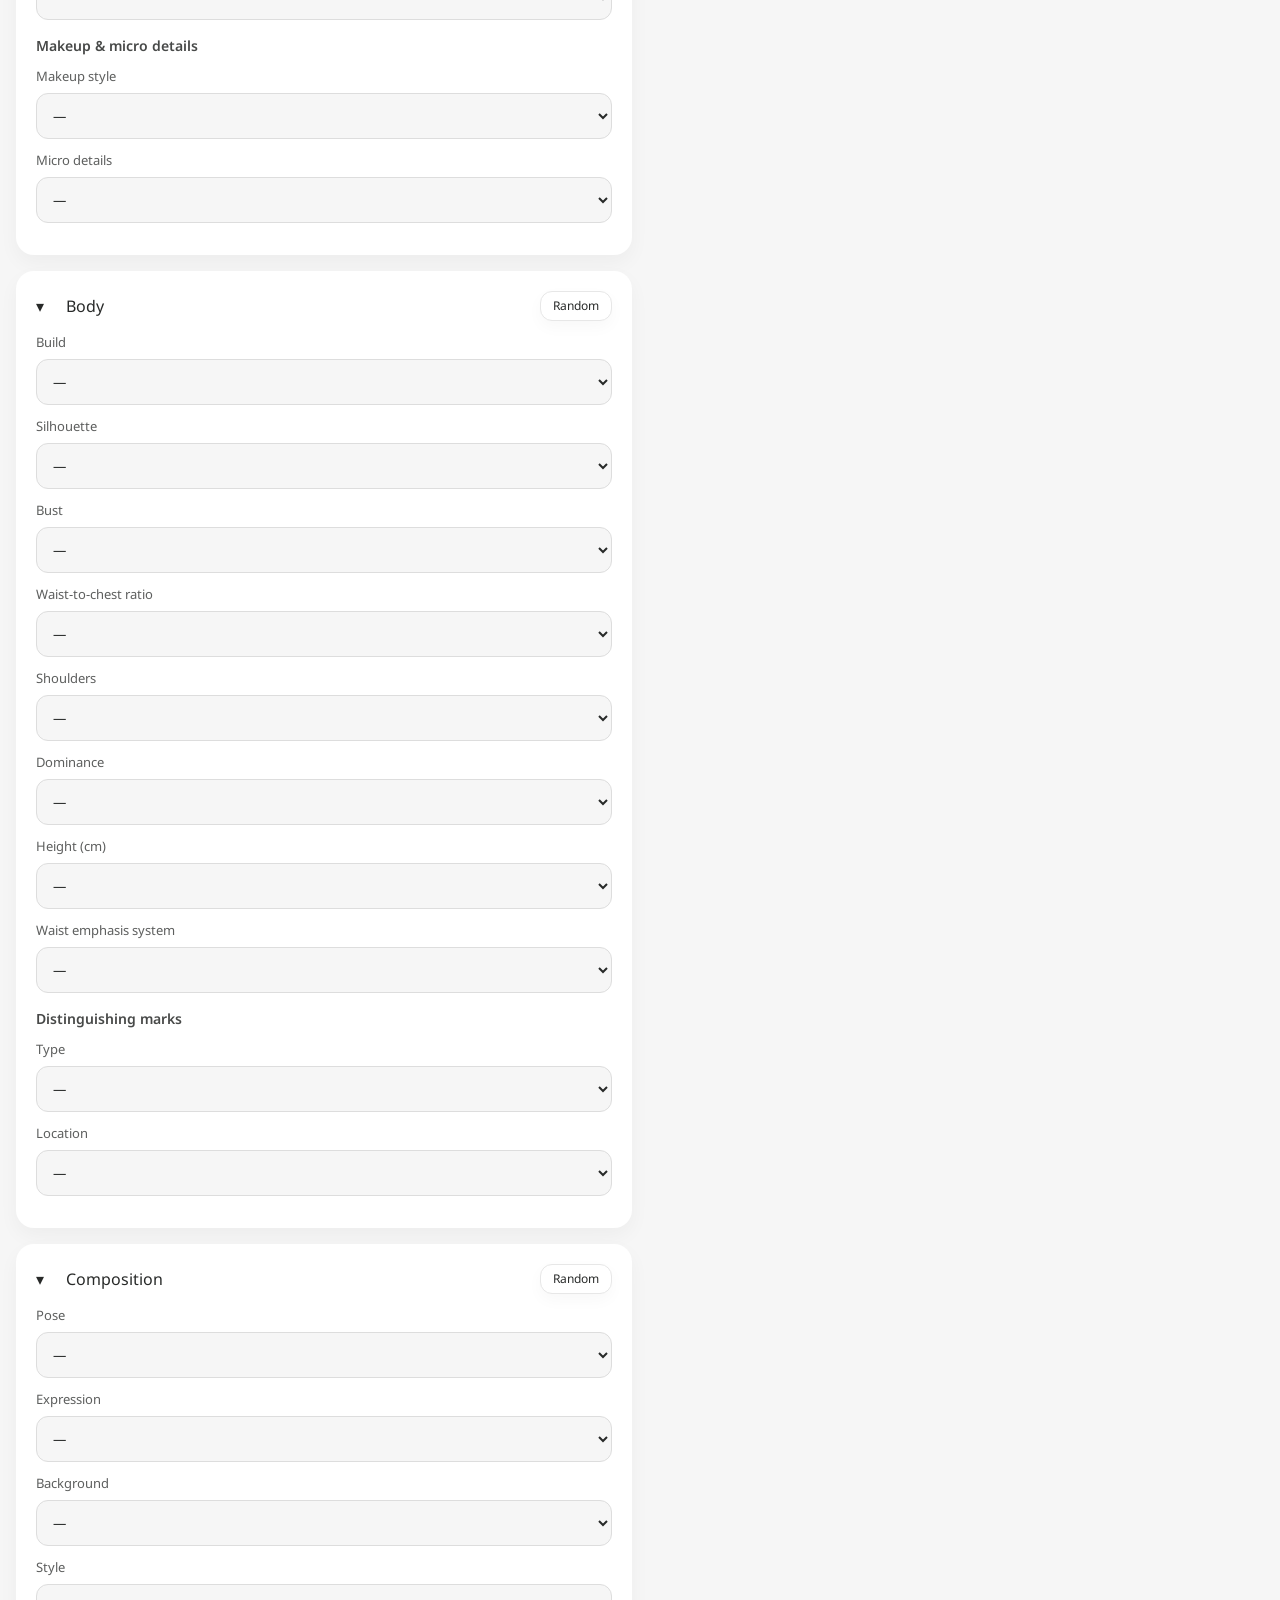
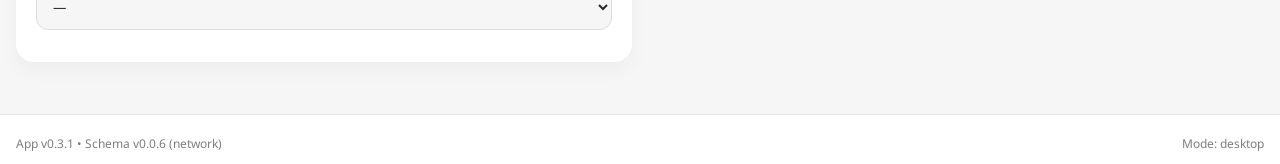
==== commit 77148492: "v0.3.1 bugfixes" ====
--- a/index.html
+++ b/index.html
@@ -2,19 +2,20 @@
 <html lang="en">
 <head>
   <meta charset="utf-8" />
-  <meta name="viewport" content="width=device-width,initial-scale=1" />
-  <meta name="theme-color" content="#f6f6f6" />
+  <meta name="viewport" content="width=device-width, initial-scale=1" />
+  <meta name="mobile-web-app-capable" content="yes" />
   <meta name="apple-mobile-web-app-capable" content="yes" />
   <meta name="apple-mobile-web-app-status-bar-style" content="default" />
-  <meta name="apple-mobile-web-app-title" content="Candy Factory" />
+  <meta name="theme-color" content="#f6f6f6" />
   <title>Candy Factory</title>
 
   <link rel="manifest" href="./manifest.webmanifest" />
   <link rel="icon" href="./icons/icon-192.png" />
+  <link rel="apple-touch-icon" href="./icons/icon-192.png" />
 
   <link rel="preconnect" href="https://fonts.googleapis.com" />
   <link rel="preconnect" href="https://fonts.gstatic.com" crossorigin />
-  <link href="https://fonts.googleapis.com/css2?family=Noto+Sans:wght@400;600;700&display=swap" rel="stylesheet" />
+  <link href="https://fonts.googleapis.com/css2?family=Noto+Sans:wght@400;600;700;800&display=swap" rel="stylesheet" />
 
   <link rel="stylesheet" href="./styles/tokens.css" />
   <link rel="stylesheet" href="./styles/utilities.css" />
@@ -22,5 +23,6 @@
 </head>
 <body>
   <div id="app"></div>
+  <script type="module" src="./js/app.js"></script>
 </body>
 </html>
--- a/styles/tokens.css
+++ b/styles/tokens.css
@@ -1,28 +1,73 @@
+/*
+Candy Factory — token foundation
+
+Token discipline:
+- Primitive tokens: raw values (colors, spacing, radius, shadow, motion, type)
+- Semantic tokens: meaning (surface, text, border, focus, actions)
+
+Accent ramps (100/300/900) are placeholders until approved in DMS Open Items.
+Only 500 and 700 steps are locked (see DMS + DSSS).
+*/
+
 :root{
-  --c-ink:#282a29;
-  --c-bg:#f6f6f6;
-  --c-surface:#ffffff;
+  /* -----------------------------
+   * Primitive: colors
+   * ----------------------------- */
+  --cf-neutral-900:#282A29;
+  --cf-neutral-50:#F6F6F6;
+  --cf-white:#FFFFFF;
 
+  --cf-brand-pink-500:#FF5571; /* locked */
+  --cf-brand-pink-700:#EE0027; /* locked (white-text fill) */
+  --cf-brand-pink-100:#FFE3E8; /* placeholder */
+  --cf-brand-pink-300:#FF9AAD; /* placeholder */
+  --cf-brand-pink-900:#7A0014; /* placeholder */
+
+  --cf-system-blue-500:#5773FF; /* locked */
+  --cf-system-blue-700:#4665FF; /* locked (white-text fill) */
+  --cf-system-blue-100:#DEE6FF; /* placeholder */
+  --cf-system-blue-300:#9CB0FF; /* placeholder */
+  --cf-system-blue-900:#1B2A8C; /* placeholder */
+
+  --cf-border-light:#E7E7E7;
+  --cf-border-mid:#DDDDDD;
+  --cf-border-dark:rgba(0,0,0,.10);
+  --cf-border-dark-strong:rgba(0,0,0,.12);
+
+  /* -----------------------------
+   * Primitive: typography
+   * ----------------------------- */
   --ff:"Noto Sans", system-ui, -apple-system, Segoe UI, Roboto, Arial, sans-serif;
   --fw-regular:400;
   --fw-semibold:600;
   --fw-bold:700;
+  --fw-extrabold:800;
 
   --fs-12:12px;
   --fs-13:13px;
   --fs-14:14px;
   --fs-16:16px;
+  --fs-22:22px;
   --fs-28:28px;
 
-  --s-6:6px;
+  /* -----------------------------
+   * Primitive: spacing (4pt base)
+   * ----------------------------- */
+  --s-4:4px;
   --s-8:8px;
-  --s-10:10px;
   --s-12:12px;
-  --s-14:14px;
   --s-16:16px;
-  --s-18:18px;
   --s-20:20px;
+  --s-24:24px;
+  --s-28:28px;
+  --s-32:32px;
+  --s-40:40px;
+  --s-48:48px;
+  --s-64:64px;
 
+  /* -----------------------------
+   * Primitive: radius + elevation
+   * ----------------------------- */
   --r-12:12px;
   --r-14:14px;
   --r-16:16px;
@@ -30,9 +75,78 @@
 
   --sh-card:0 8px 20px rgba(0,0,0,.04);
   --sh-float:0 6px 16px rgba(0,0,0,.03);
+  --sh-fab:0 14px 34px rgba(0,0,0,.18);
+  --sh-floatPanel:0 22px 60px rgba(0,0,0,.25);
 
-  --b-subtle:1px solid #e7e7e7;
-  --b-input:1px solid #dddddd;
+  /* -----------------------------
+   * Primitive: motion
+   * ----------------------------- */
+  --t-fast:150ms;
+  --e-standard:cubic-bezier(.2,.8,.2,1);
 
-  --t-fast:150ms;
+  /* -----------------------------
+   * Semantic: default (light)
+   * ----------------------------- */
+  --cf-surface-page:var(--cf-neutral-50);
+  --cf-surface-panel:var(--cf-white);
+  --cf-text-primary:var(--cf-neutral-900);
+  --cf-text-muted:rgba(40,42,41,.65);
+
+  --cf-border-subtle:1px solid var(--cf-border-light);
+  --cf-border-input:1px solid var(--cf-border-mid);
+  --cf-divider:var(--cf-border-dark);
+
+  --cf-focus-ring:0 0 0 3px rgba(87,115,255,.30); /* uses system-blue */
+  --cf-focus-outline:rgba(87,115,255,.65);
+
+  /* Semantic (placeholder) state tokens */
+  --cf-state-invalid-border:rgba(0,0,0,.25);
+  --cf-state-invalid-ring:0 0 0 2px rgba(0,0,0,.06);
+
+  --cf-action-primary-bg:var(--cf-brand-pink-700);
+  --cf-action-primary-fg:var(--cf-white);
+  --cf-action-secondary-bg:var(--cf-surface-panel);
+  --cf-action-secondary-fg:var(--cf-text-primary);
+
+  --cf-accent-brand:var(--cf-brand-pink-500);
+  --cf-accent-system:var(--cf-system-blue-500);
+
+  /* -----------------------------
+   * Back-compat aliases used by existing CSS
+   * ----------------------------- */
+  --c-ink:var(--cf-text-primary);
+  --c-text:var(--cf-text-primary);
+  --c-bg:var(--cf-surface-page);
+  --c-surface:var(--cf-surface-panel);
+  --b-subtle:var(--cf-border-subtle);
+  --b-input:var(--cf-border-input);
 }
+
+:root[data-theme="dark"]{
+  --cf-surface-page:#0F1112;
+  --cf-surface-panel:#171A1B;
+  --cf-text-primary:#F6F6F6;
+  --cf-text-muted:rgba(246,246,246,.65);
+
+  --cf-border-subtle:1px solid rgba(255,255,255,.10);
+  --cf-border-input:1px solid rgba(255,255,255,.14);
+  --cf-divider:rgba(255,255,255,.14);
+
+  --cf-focus-ring:0 0 0 3px rgba(87,115,255,.35);
+  --cf-focus-outline:rgba(87,115,255,.75);
+
+  --cf-state-invalid-border:rgba(255,255,255,.25);
+  --cf-state-invalid-ring:0 0 0 2px rgba(255,255,255,.10);
+}
+
+:root[data-theme="native"]{
+  /* "Native" maps to a lighter panel-on-light posture */
+  --cf-surface-page:var(--cf-white);
+  --cf-surface-panel:var(--cf-neutral-50);
+  --cf-text-primary:var(--cf-neutral-900);
+  --cf-text-muted:rgba(40,42,41,.65);
+}
+
+@media (prefers-reduced-motion: reduce){
+  :root{ --t-fast:0ms; }
+}
--- a/styles/utilities.css
+++ b/styles/utilities.css
@@ -3,15 +3,16 @@
 body{
   font-family:var(--ff);
   background:var(--c-bg);
-  color:var(--c-ink);
-  padding:var(--s-20);
-  max-width:480px;
-  margin:0 auto;
+  color:var(--c-text);
+  margin:0;
 }
 button,input,textarea,select{font-family:inherit;}
+
+/* Focus: keyboard-first desktop support */
 :focus{outline:none;}
+:focus-visible{outline:3px solid var(--cf-focus-outline); outline-offset:2px;}
 
 .u-row{display:flex;align-items:center;gap:var(--s-12);}
 .u-col{display:flex;flex-direction:column;}
-.u-gap-14{gap:var(--s-14);}
+.u-gap-14{gap:var(--s-16);}
 .l-grid-2{display:grid;grid-template-columns:1fr 1fr;gap:var(--s-12);}
--- a/styles/components.css
+++ b/styles/components.css
@@ -1,23 +1,23 @@
-.c-header{display:flex;align-items:flex-start;justify-content:space-between;gap:var(--s-12);margin-bottom:var(--s-18);}
+.c-header{display:flex;align-items:flex-start;justify-content:space-between;gap:var(--s-12);margin-bottom:var(--s-20);}
 .c-title{font-size:var(--fs-28);font-weight:var(--fw-bold);line-height:1.1;}
-.c-subtitle{font-size:var(--fs-14);opacity:.6;margin-top:var(--s-6);}
+.c-subtitle{font-size:var(--fs-14);opacity:.6;margin-top:var(--s-8);}
 .c-actions{display:flex;flex-direction:column;align-items:flex-end;gap:var(--s-8);}
 
 .c-card{
   background:var(--c-surface);
   border-radius:var(--r-18);
-  padding:var(--s-18);
+  padding:var(--s-20);
   box-shadow:var(--sh-card);
 }
 .c-sectionTitle{font-size:var(--fs-16);font-weight:var(--fw-semibold);margin-bottom:var(--s-12);}
-.c-subSectionTitle{font-size:14px;font-weight:var(--fw-semibold);opacity:.85;margin-top:14px;margin-bottom:var(--s-12);}
+.c-subSectionTitle{font-size:14px;font-weight:var(--fw-semibold);opacity:.85;margin-top:var(--s-16);margin-bottom:var(--s-12);}
 .c-muted{opacity:.6;font-size:var(--fs-12);margin-top:var(--s-8);}
 
 .c-badge{
   display:inline-flex;
   align-items:center;
   gap:var(--s-8);
-  padding:var(--s-8) var(--s-10);
+  padding:var(--s-8) var(--s-12);
   border-radius:var(--r-14);
   background:var(--c-surface);
   border:var(--b-subtle);
@@ -32,7 +32,7 @@
   width:100%;
   background:var(--c-ink);
   color:var(--c-surface);
-  padding:14px;
+  padding:var(--s-16);
   border-radius:var(--r-16);
   font-size:var(--fs-16);
   font-weight:var(--fw-semibold);
@@ -42,7 +42,7 @@
   border:var(--b-subtle);
   color:var(--c-ink);
   border-radius:var(--r-14);
-  padding:10px 12px;
+  padding:var(--s-12) var(--s-12);
   font-size:var(--fs-13);
   box-shadow:var(--sh-float);
 }
@@ -50,12 +50,12 @@
 
 .c-input, .c-select{
   width:100%;
-  padding:10px 12px;
+  padding:var(--s-12) var(--s-12);
   border-radius:var(--r-12);
   border:var(--b-input);
   background:var(--c-bg);
 }
-.c-input:focus, .c-select:focus{border-color:#cfcfcf;}
+.c-input:focus, .c-select:focus{border-color:var(--cf-focus-outline); box-shadow:var(--cf-focus-ring);}
 
 .c-textarea{
   width:100%;
@@ -63,23 +63,23 @@
   border-radius:var(--r-12);
   border:0;
   background:var(--c-bg);
-  padding:12px;
+  padding:var(--s-12);
   font-size:var(--fs-13);
   resize:none;
   white-space:pre-wrap;
 }
 
-.c-field{display:flex;flex-direction:column;gap:8px;margin-bottom:var(--s-12);}
+.c-field{display:flex;flex-direction:column;gap:var(--s-8);margin-bottom:var(--s-12);}
 .c-label{font-size:var(--fs-13);opacity:.75;}
 
 /* validation */
 .is-invalid{
-  border-color:#b9b9b9 !important;
-  box-shadow:0 0 0 2px rgba(0,0,0,.06);
+  border-color:var(--cf-state-invalid-border) !important;
+  box-shadow:var(--cf-state-invalid-ring);
 }
 .c-actionsRow{
   display:flex;
-  gap:10px;
+  gap:var(--s-12);
   flex-wrap:wrap;
 }
 .c-actionsRow .c-btnGhost{flex:1; min-width: 120px;}
@@ -89,13 +89,13 @@
   display:flex;
   align-items:center;
   justify-content:space-between;
-  gap:12px;
-  margin-bottom: 10px;
+  gap:var(--s-12);
+  margin-bottom: var(--s-12);
 }
 .c-sectionToggle{
   display:flex;
   align-items:center;
-  gap:10px;
+  gap:var(--s-12);
   width:100%;
   background:transparent;
   border:0;
@@ -112,7 +112,7 @@
 .c-sectionBody.is-collapsed{ display:none; }
 
 .c-btnTiny{
-  padding: 8px 10px;
+  padding: var(--s-8) var(--s-12);
   font-size: 12px;
   line-height: 1;
   border-radius: 12px;
@@ -137,44 +137,139 @@
 }
 .c-select[multiple]{
   min-height: 120px;
-  padding-top: 10px;
-  padding-bottom: 10px;
+  padding-top: var(--s-12);
+  padding-bottom: var(--s-12);
 }
 
 
 /* workstation styles added in v0.2.0 */
 .c-shell{ min-height:100vh; display:flex; flex-direction:column; }
-.c-topbar{ position:sticky; top:0; z-index:20; display:flex; align-items:center; justify-content:space-between; gap:12px; padding:14px 16px; background:var(--c-surface); border-bottom:1px solid rgba(0,0,0,.06); }
+.c-topbar{ position:sticky; top:0; z-index:20; display:flex; align-items:center; justify-content:space-between; gap:var(--s-12); padding:var(--s-16); background:var(--c-surface); border-bottom:1px solid var(--cf-divider); }
 .c-brandTitle{ font-size:22px; font-weight:800; letter-spacing:-0.02em; }
 .c-brandSub{ font-size:13px; opacity:.7; }
-.c-topbarRight{ display:flex; align-items:center; gap:10px; flex-wrap:wrap; justify-content:flex-end; }
-.c-divider{ width:1px; height:26px; background:rgba(0,0,0,.10); margin:0 4px; }
-.c-main{ flex:1; padding:16px; }
-.c-footer{ display:flex; justify-content:space-between; gap:12px; padding:10px 16px; border-top:1px solid rgba(0,0,0,.06); background:var(--c-surface); }
-.c-workspaceDesktop{ display:grid; grid-template-columns:1fr 1fr; gap:14px; align-items:start; }
-.c-region{ display:flex; flex-direction:column; gap:14px; }
-.c-pane{ display:flex; flex-direction:column; gap:10px; }
-.c-paneHeader{ display:flex; justify-content:space-between; align-items:center; gap:12px; }
+.c-topbarRight{ display:flex; align-items:center; gap:var(--s-12); flex-wrap:wrap; justify-content:flex-end; }
+.c-divider{ width:1px; height:26px; background:var(--cf-divider); margin:0 var(--s-4); }
+.c-main{ flex:1; padding:var(--s-16); }
+.c-footer{ display:flex; justify-content:space-between; gap:var(--s-12); padding:var(--s-12) var(--s-16); border-top:1px solid var(--cf-divider); background:var(--c-surface); }
+.c-workspaceDesktop{ display:grid; grid-template-columns:1fr 1fr; gap:var(--s-16); align-items:start; }
+.c-region{ display:flex; flex-direction:column; gap:var(--s-16); }
+.c-pane{ display:flex; flex-direction:column; gap:var(--s-12); }
+.c-paneHeader{ display:flex; justify-content:space-between; align-items:center; gap:var(--s-12); }
 .c-paneTitle{ font-weight:700; }
-.c-paneActions{ display:flex; gap:8px; flex-wrap:wrap; justify-content:flex-end; }
-.c-paneBody{ display:flex; flex-direction:column; gap:10px; }
-.c-editorRoot .c-card{ margin-bottom:14px; }
-@media (max-width:979px){ .c-topbarRight{ gap:8px; } .c-workspaceDesktop{ grid-template-columns:1fr; } .c-main{ padding:12px; } }
-.c-tabbar{ display:flex; gap:8px; overflow:auto; padding:10px 6px; position:sticky; top:72px; z-index:10; background:var(--c-bg); }
-.c-tab{ border:1px solid rgba(0,0,0,.10); background:rgba(0,0,0,.02); border-radius:14px; padding:8px 12px; white-space:nowrap; cursor:pointer; }
+.c-paneActions{ display:flex; gap:var(--s-8); flex-wrap:wrap; justify-content:flex-end; }
+.c-paneBody{ display:flex; flex-direction:column; gap:var(--s-12); }
+.c-editorRoot .c-card{ margin-bottom:var(--s-16); }
+@media (max-width:979px){ .c-topbarRight{ gap:var(--s-8); } .c-workspaceDesktop{ grid-template-columns:1fr; } .c-main{ padding:var(--s-12); } }
+.c-tabbar{ display:flex; gap:var(--s-8); overflow:auto; padding:var(--s-12) var(--s-8); position:sticky; top:72px; z-index:10; background:var(--c-bg); }
+.c-tab{ border:1px solid var(--cf-divider); background:rgba(0,0,0,.02); border-radius:var(--r-14); padding:var(--s-8) var(--s-12); white-space:nowrap; cursor:pointer; }
 .c-tab.is-active{ background:rgba(0,0,0,.08); }
-.c-fab{ position:fixed; right:16px; bottom:16px; width:56px; height:56px; border-radius:18px; border:1px solid rgba(0,0,0,.10); background:var(--c-surface); box-shadow:0 14px 34px rgba(0,0,0,.18); z-index:40; font-size:20px; cursor:pointer; }
+.c-fab{ position:fixed; right:var(--s-16); bottom:var(--s-16); width:56px; height:56px; border-radius:var(--r-18); border:1px solid var(--cf-divider); background:var(--c-surface); box-shadow:var(--sh-fab); z-index:40; font-size:20px; cursor:pointer; }
 @media (min-width:980px){ .c-fab{ display:none; } }
-.c-floatPanel{ position:fixed; left:10px; right:10px; bottom:86px; max-height:75vh; overflow:auto; background:var(--c-surface); border:1px solid rgba(0,0,0,.12); border-radius:18px; box-shadow:0 22px 60px rgba(0,0,0,.25); z-index:35; display:none; }
+.c-floatPanel{ position:fixed; left:var(--s-12); right:var(--s-12); bottom:86px; max-height:75vh; overflow:auto; background:var(--c-surface); border:1px solid var(--cf-border-dark-strong); border-radius:var(--r-18); box-shadow:var(--sh-floatPanel); z-index:35; display:none; }
 .c-floatPanel.is-open{ display:block; }
-.c-floatInner{ padding:12px; }
-:root[data-theme="light"]{ --c-bg:#f6f6f6; --c-surface:#ffffff; --c-text:#282a29; }
-:root[data-theme="dark"]{ --c-bg:#0f1112; --c-surface:#171a1b; --c-text:#f6f6f6; }
-:root[data-theme="native"]{ --c-bg:#ffffff; --c-surface:#f6f6f6; --c-text:#282a29; }
-body{ background:var(--c-bg)!important; color:var(--c-text)!important; }
-.c-card,.c-select,.c-input,.c-textarea,.c-btn{ color:var(--c-text); }
+.c-floatInner{ padding:var(--s-12); }
+
+/* Preview summary card */
+.c-previewCard{ background:var(--c-surface); border:var(--cf-border-subtle); border-radius:var(--r-18); padding:var(--s-16); }
+.c-previewHeader{ display:flex; align-items:baseline; justify-content:space-between; gap:var(--s-12); margin-bottom:var(--s-12); }
+.c-previewTitle{ font-size:var(--fs-16); font-weight:var(--fw-bold); }
+.c-previewSub{ font-size:var(--fs-13); opacity:.65; }
+.c-previewSection{ margin-top:var(--s-12); }
+.c-previewSectionTitle{ font-size:var(--fs-13); font-weight:var(--fw-semibold); opacity:.85; margin-bottom:var(--s-8); }
+.c-previewList{ display:flex; flex-direction:column; gap:var(--s-8); }
+.c-previewRow{ display:grid; grid-template-columns:minmax(120px, 1fr) 2fr; gap:var(--s-12); }
+.c-previewKey{ font-size:var(--fs-13); opacity:.75; }
+.c-previewVal{ font-size:var(--fs-13); }
+
+/* Diagnostics */
+.c-diagList{ display:flex; flex-direction:column; gap:var(--s-12); }
+.c-diagEvt{ border:var(--cf-border-subtle); border-radius:var(--r-16); padding:var(--s-12); background:var(--c-surface); }
+.c-diagEvtTop{ display:flex; justify-content:space-between; gap:var(--s-12); margin-bottom:var(--s-8); }
+.c-diagEvtTitle{ font-weight:var(--fw-semibold); }
+.c-diagEvtMeta{ font-size:var(--fs-12); opacity:.65; }
+.c-diagEvtMsg{ font-size:var(--fs-13); opacity:.9; }
+.c-diagEvtDetails{ margin-top:var(--s-8); }
+.c-diagEvtDetails summary{ cursor:pointer; font-size:var(--fs-12); opacity:.75; }
+.c-diagEvtDetails pre{ white-space:pre-wrap; word-break:break-word; font-size:var(--fs-12); margin-top:var(--s-8); }
+
+/* theme-specific tweaks (semantic tokens set in tokens.css) */
 :root[data-theme="dark"] .c-topbar,:root[data-theme="dark"] .c-footer{ border-color:rgba(255,255,255,.08); }
 :root[data-theme="dark"] .c-divider{ background:rgba(255,255,255,.14); }
 :root[data-theme="dark"] .c-tab{ border-color:rgba(255,255,255,.14); background:rgba(255,255,255,.04); }
 :root[data-theme="dark"] .c-tab.is-active{ background:rgba(255,255,255,.10); }
-:root[data-theme="dark"] .c-sectionHeader{ border-bottom-color:rgba(255,255,255,.06); }
+
+/* v0.3.1 usability + a11y fixes */
+.c-input, .c-select, .c-textarea{ color: var(--c-ink); }
+.c-input::placeholder{ color: var(--cf-text-muted); opacity: 1; }
+.c-select option{ color: var(--c-ink); background: var(--c-surface); }
+
+/* editor validation meta: hide on mobile */
+@media (max-width:979px){ .c-editorMeta{ display:none; } }
+
+/* mobile multi-select trigger */
+.c-multiTrigger{
+  width:100%;
+  padding:var(--s-12) var(--s-12);
+  border-radius:var(--r-12);
+  border:var(--b-input);
+  background:var(--c-bg);
+  text-align:left;
+  cursor:pointer;
+}
+
+/* modal dialog (mobile multi-select) */
+.c-modalOverlay{ position:fixed; inset:0; z-index:70; display:none; }
+.c-modalOverlay.is-open{ display:block; }
+.c-modalScrim{ position:absolute; inset:0; background: rgba(0,0,0,.40); }
+.c-modal{
+  position:absolute;
+  left:var(--s-12);
+  right:var(--s-12);
+  top:10vh;
+  max-height:80vh;
+  background:var(--c-surface);
+  border:1px solid var(--cf-divider);
+  border-radius:var(--r-18);
+  box-shadow:var(--sh-floatPanel);
+  display:flex;
+  flex-direction:column;
+}
+.c-modalHeader{ display:flex; align-items:center; justify-content:space-between; gap:var(--s-12); padding:var(--s-12); border-bottom:1px solid var(--cf-divider); }
+.c-modalTitle{ font-weight:var(--fw-bold); }
+.c-modalBody{ padding:var(--s-12); display:flex; flex-direction:column; gap:var(--s-12); overflow:auto; }
+.c-modalList{ display:flex; flex-direction:column; gap:var(--s-8); }
+.c-modalRow{ display:flex; align-items:center; gap:var(--s-12); padding:var(--s-12); border:var(--cf-border-subtle); border-radius:var(--r-14); background:var(--c-surface); cursor:pointer; }
+.c-modalRow input{ width:18px; height:18px; }
+.c-modalFooter{ display:flex; gap:var(--s-12); padding:var(--s-12); border-top:1px solid var(--cf-divider); }
+.c-modalFooter .c-btn{ flex:1; }
+
+/* mobile workstation FAB speed-dial */
+.c-fabScrim{ position:fixed; inset:0; background: rgba(0,0,0,.18); z-index:30; display:none; }
+.c-fabScrim.is-open{ display:block; }
+.c-fabMenu{ position:fixed; right:var(--s-16); bottom:86px; z-index:36; display:none; flex-direction:column; gap:var(--s-12); }
+.c-fabMenu.is-open{ display:flex; }
+.c-fabItem{
+  display:flex;
+  align-items:center;
+  justify-content:space-between;
+  gap:var(--s-12);
+  padding:var(--s-8) var(--s-12);
+  border-radius:999px;
+  border:1px solid var(--cf-divider);
+  background:var(--c-surface);
+  box-shadow:var(--sh-floatPanel);
+  cursor:pointer;
+}
+.c-fabItemLabel{ font-size:var(--fs-13); opacity:.9; }
+.c-fabItemIcon{
+  width:40px;
+  height:40px;
+  display:flex;
+  align-items:center;
+  justify-content:center;
+  border-radius:999px;
+  background:var(--cf-accent-brand);
+  color:var(--cf-white);
+  font-size:18px;
+}
+@media (min-width:980px){ .c-fabMenu, .c-fabScrim{ display:none !important; } }
